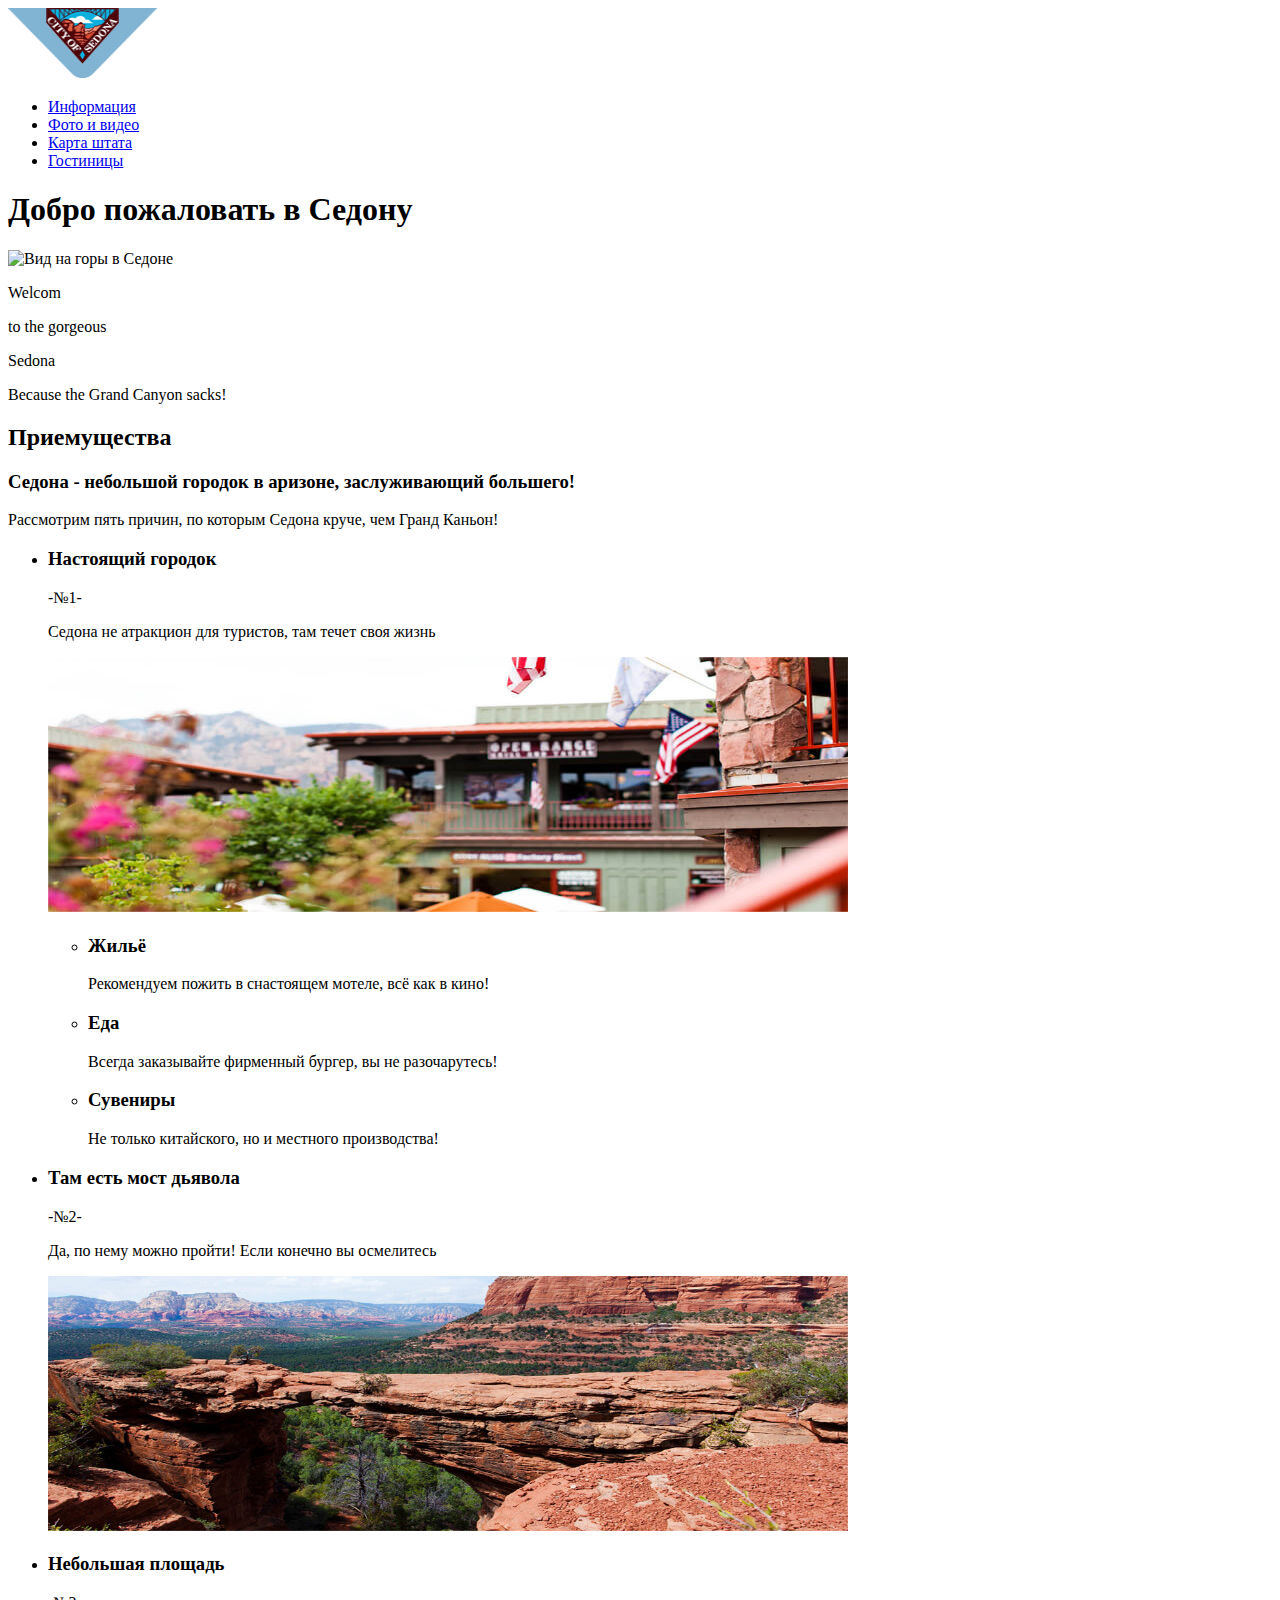
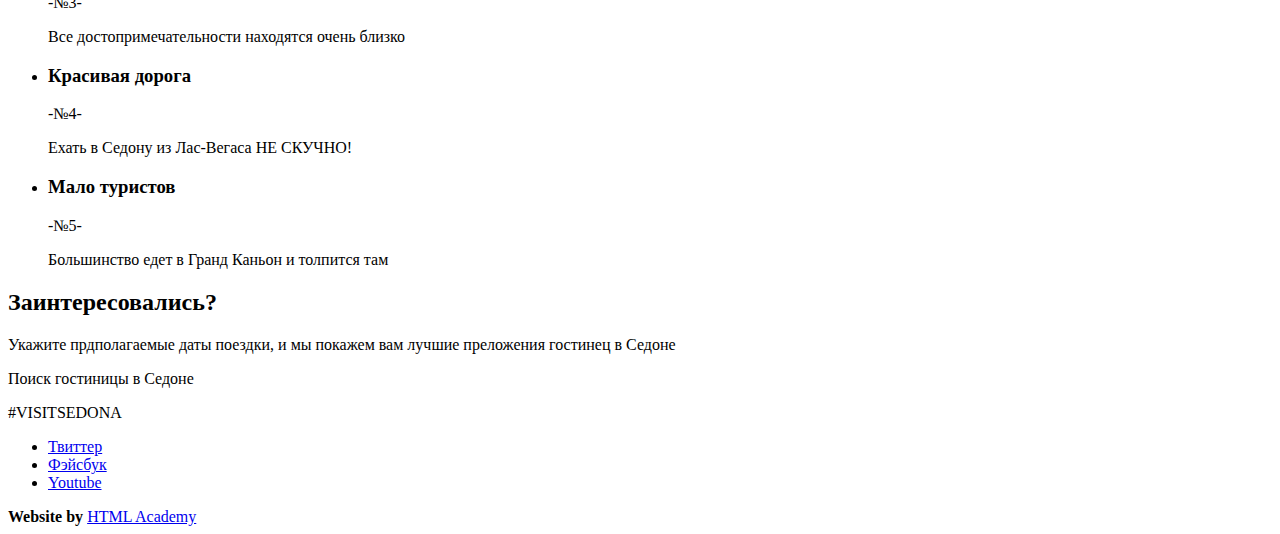
==== index.html @ 430a5256 "Изменила разметку преимуществ" ====
<!DOCTYPE html>
<html lang="ru">
  <head>
    <meta charset="utf-8">
    <title>HTML Academy: Седона</title>
  </head>
  <body>
    <header class="main-header">
      <a class="main-header-logo">
        <img src="img/index-logo.png" alt="Логотип городка Седона" width="150" height="70">
      </a>
      <nav class="main-navigation">
        <ul class="main-navigation-list">
          <li><a href="info.html">Информация</a></li>
          <li><a href="Media.html">Фото и видео</a></li>
          <li><a href="MapState.html">Карта штата</a></li>
          <li><a href="Hotels.html">Гостиницы</a></li>
        </ul>
      </nav>
    </header>
    <main class="container">
      <h1 class="visually-hidden">Добро пожаловать в Седону</h1>
      <section class="index-banner">
        <img src="img/index-banner.jpg" alt="Вид на горы в Седоне" width="1200" height="505">
        <p class="index-banner-welcom">Welcom</p>
        <p class="index-banner-gorgeous">to the gorgeous</p>
        <p class="index-banner-sedona">Sedona</p>
        <p class="index-banner-Grand-Canyon">Because the Grand Canyon sacks!</p>
      </section>
      <section class="features">
        <h2 class="visually-hidden">Приемущества</h2>
        <h3>Седона - небольшой городок в аризоне, заслуживающий большего!</h3>
        <p class="features-text">Рассмотрим пять причин, по которым Седона круче, чем Гранд Каньон!</p>
        <ul class="features-list">
          <li class="feature-first">
            <div class="feature-box">
              <h3>Настоящий городок</h3>
              <span>-№1-</span>
              <p>Седона не атракцион для туристов, там течет своя жизнь</p>
            </div>
            <img src="img/feature-1.jpg" alt="Городской вид Седоны" width="800" height="255">
            <ul class="feature-first-list">
              <li>
                <span class="icon-home"></span>
                <h3>Жильё</h3>
                <p>Рекомендуем пожить в снастоящем мотеле, всё как в кино!</p>
              </li>
              <li>
                <span class="icon-food"></span>
                <h3>Еда</h3>
                <p>Всегда заказывайте фирменный бургер, вы не разочарутесь!</p>
              </li>
              <li>
                <span class="icon-gift"></span>
                <h3>Сувениры</h3>
                <p>Не только китайского, но и местного производства!</p>
              </li>
            </ul>
          </li>
          <li class="feature-second">
            <div class="feature-box">
              <h3>Там есть мост дьявола</h3>
              <span>-№2-</span>
              <p>Да, по нему можно пройти! Если конечно вы осмелитесь</p>
            </div">
            <img src="img/feature-2.jpg" alt="Городской вид Седоны" width="800" height="255">
          </li>
          <li class="feature-box feature-third">
            <h3>Небольшая площадь</h3>
            <span>-№3-</span>
            <p>Все достопримечательности находятся очень близко</p>
          </li>
          <li class="feature-box feature-fourth">
            <h3>Красивая дорога</h3>
            <span>-№4-</span>
            <p>Ехать в Седону из Лас-Вегаса НЕ СКУЧНО!</p>
          </li>
          <li class="feature-box feature-fifth">
            <h3>Мало туристов</h3>
            <span>-№5-</span>
            <p>Большинство едет в Гранд Каньон и толпится там</p>
          </li>
        </ul>
      </section>
      <section class="search-hotels">
        <h2>Заинтересовались?</h2>
        <p>Укажите прдполагаемые даты поездки, и мы покажем вам лучшие преложения гостинец в Седоне</p>
        <span class="button-search-hotels">Поиск гостиницы в Седоне</span>
        <div class="modal modal-search-hotels">
          <!-- Здесь будет форма -->
        </div>
      </section>
      <section class="map">
        <!--Здесь будет интерактивная карта-->
      </section>
    </main>
    <footer class="main-footer">
      <div class="main-footer-tag">
        <p>#VISITSEDONA</p>
      </div>
      <div class="footer-social">
        <ul>
          <li><a class="social-button" href="#">Твиттер</a></li>
          <li><a class="social-button" href="#">Фэйсбук</a></li>
          <li><a class="social-button" href="#">Youtube</a></li>
        </ul>
      </div>
      <div class="footer-copyright">
        <b>Website by</b>
        <a href="https://htmlacademy.ru/intensive/htmlcss">HTML Academy</a>
      </div>
    </footer>
  </body>
</html>
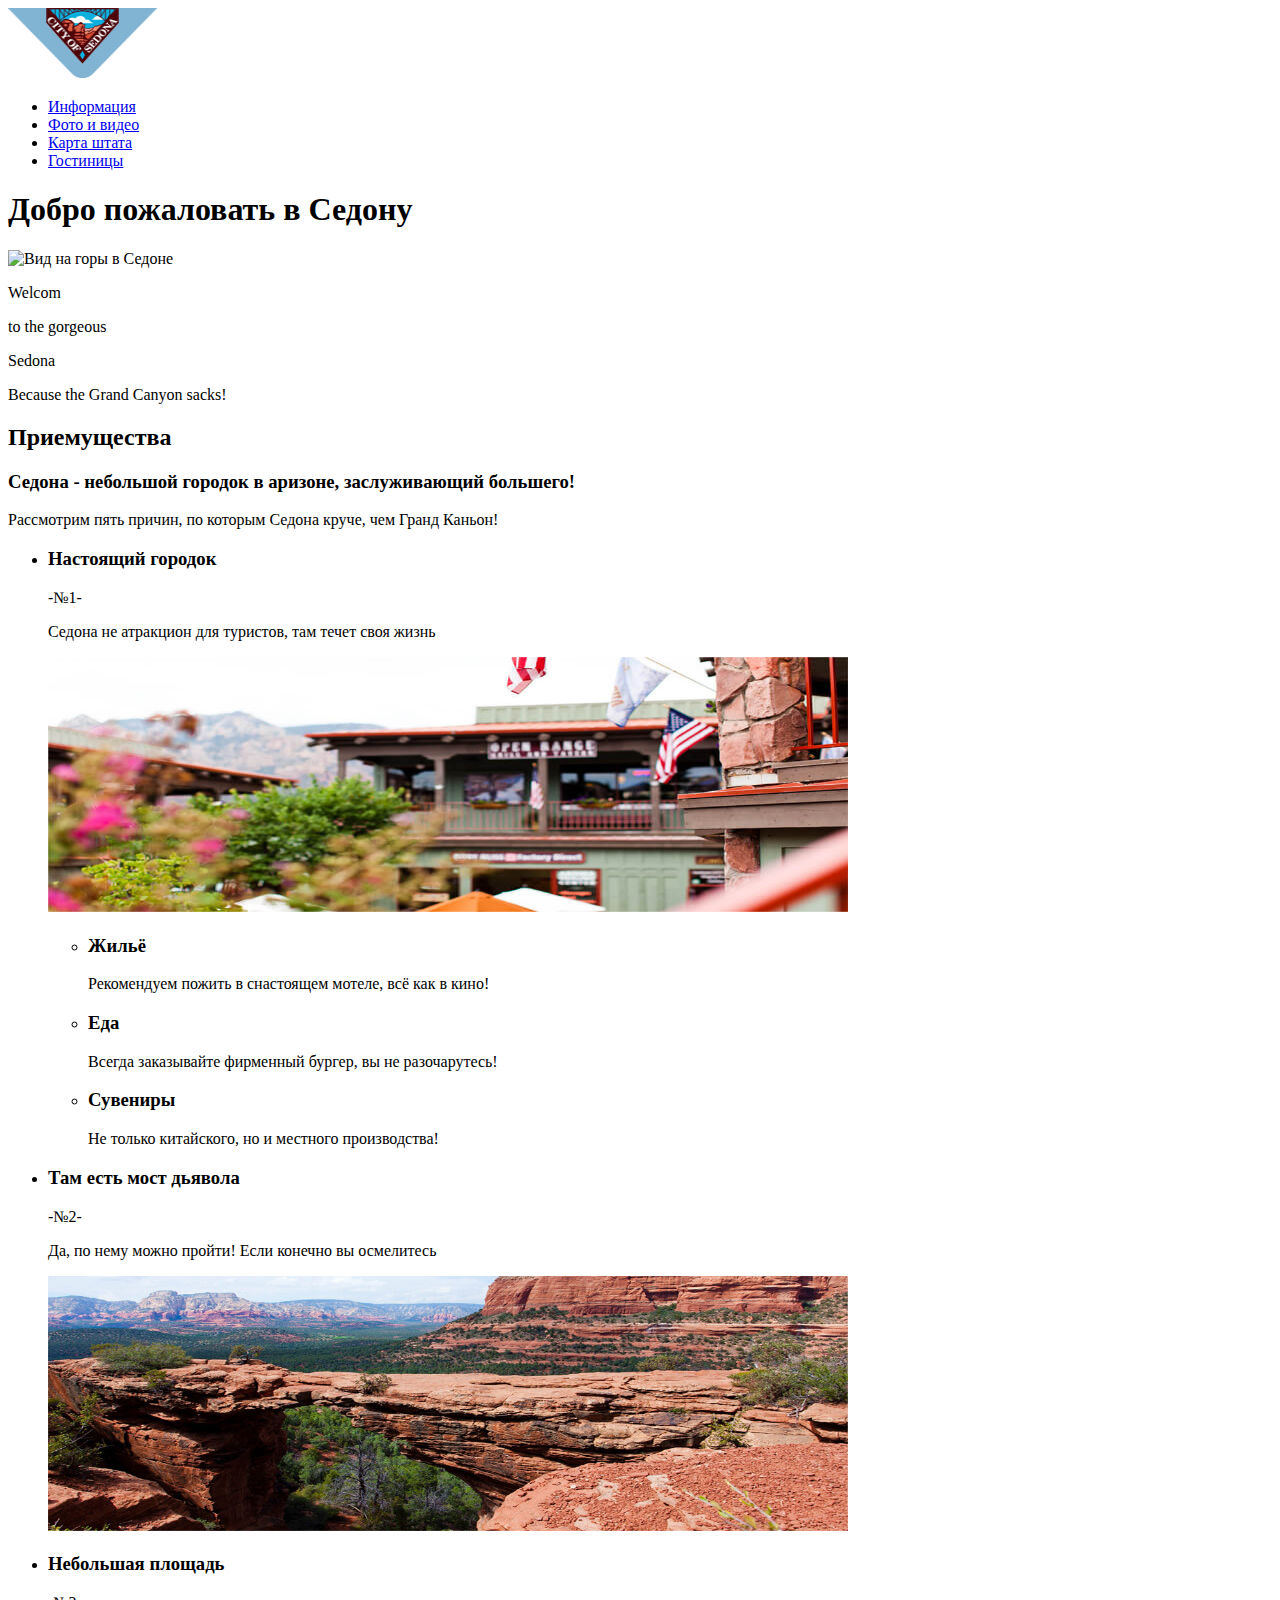
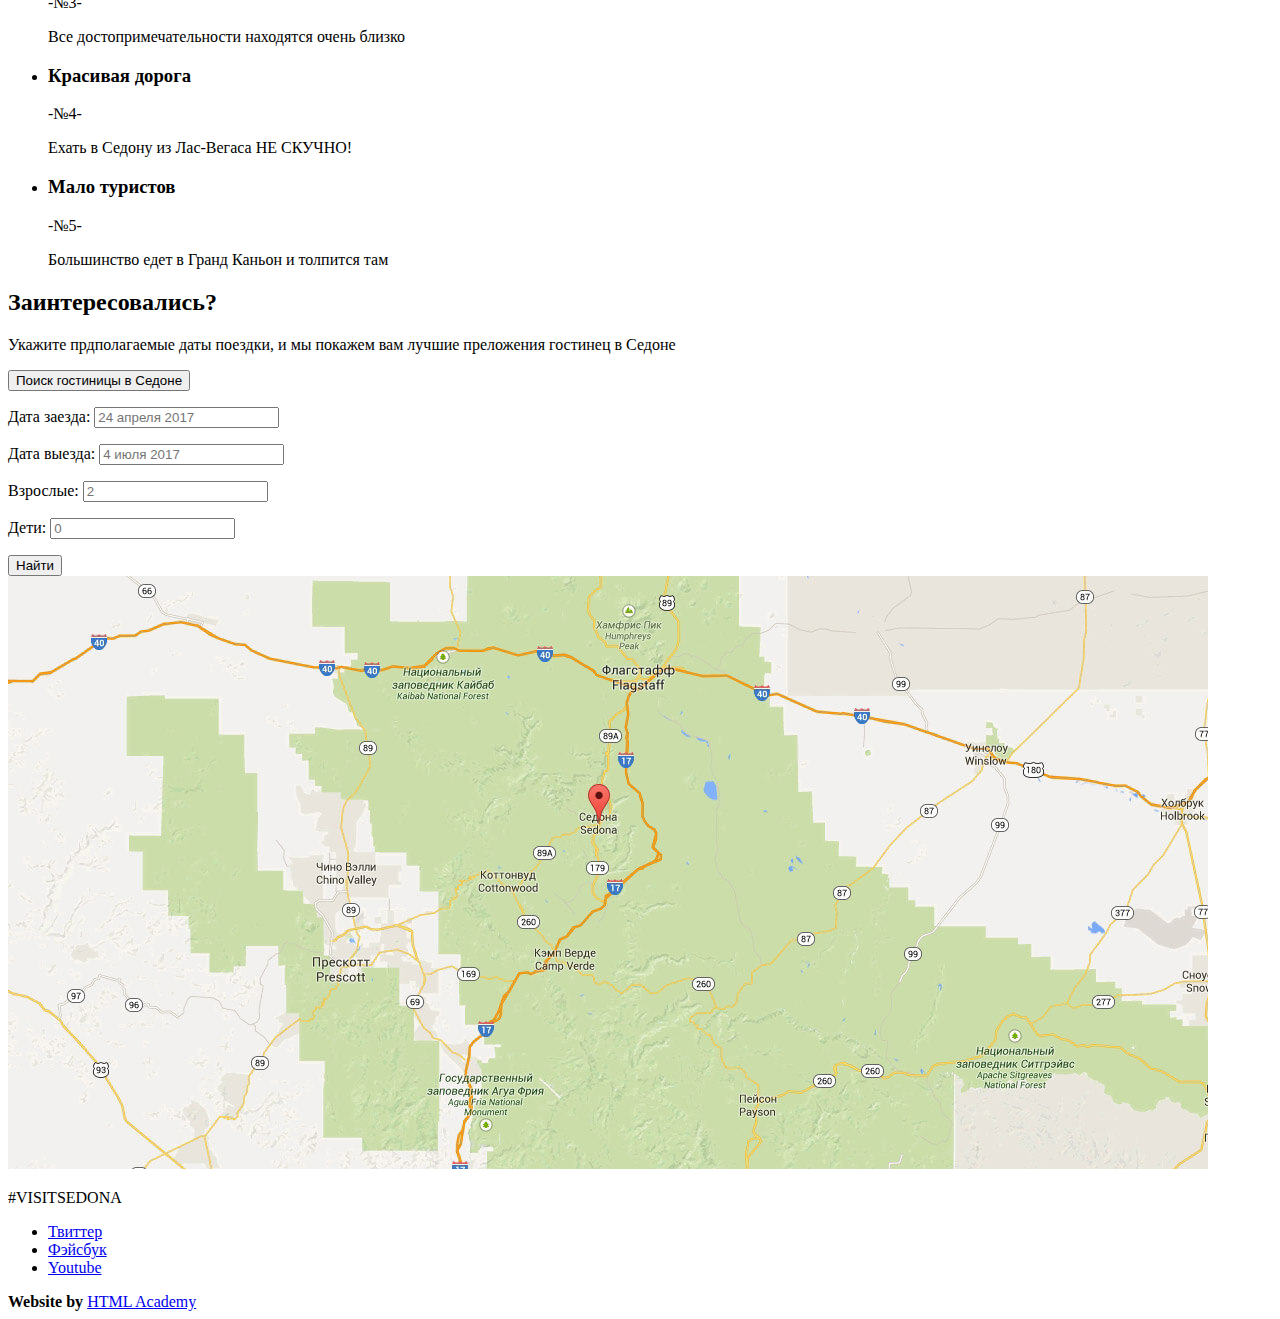
==== commit f0451acb: "Сделала формы и доработала доступность" ====
--- a/index.html
+++ b/index.html
@@ -85,13 +85,31 @@
       <section class="search-hotels">
         <h2>Заинтересовались?</h2>
         <p>Укажите прдполагаемые даты поездки, и мы покажем вам лучшие преложения гостинец в Седоне</p>
-        <span class="button-search-hotels">Поиск гостиницы в Седоне</span>
+        <button class="button-search-hotels" type="button">Поиск гостиницы в Седоне</button>
         <div class="modal modal-search-hotels">
-          <!-- Здесь будет форма -->
+          <form class="search-hotels" action="https://echo.htmlacademy.ru" method="get" >
+            <p class="search-hotels-item">
+              <label for="search-arrival-date">Дата заезда:</label>
+              <input id="search-arrival-date" type="text" name="arrival-date" value="" placeholder="24 апреля 2017">
+            </p>
+            <p class="search-hotels-item">
+              <label for="search-departure-date">Дата выезда:</label>
+              <input id="search-departure-date" type="text" name="departure-date" value="" placeholder="4 июля 2017">
+            </p>
+            <p class="search-hotels-item">
+              <label for="search-adults-number">Взрослые:</label>
+              <input id="search-adults-number" type="number" name="adults-number" value="" placeholder="2" min="0">
+            </p>
+            <p class="search-hotels-item">
+              <label for="search-children-number">Дети:</label>
+              <input id="search-children-number" type="number" name="children-number" value="" placeholder="0" min="0">
+            </p>
+            <button class="button" type="submit">Найти</button>
+          </form>
         </div>
       </section>
       <section class="map">
-        <!--Здесь будет интерактивная карта-->
+        <img src="img/map-1200.jpg" width="1200" height="593" alt="Седона, Аризона 86336, США">
       </section>
     </main>
     <footer class="main-footer">
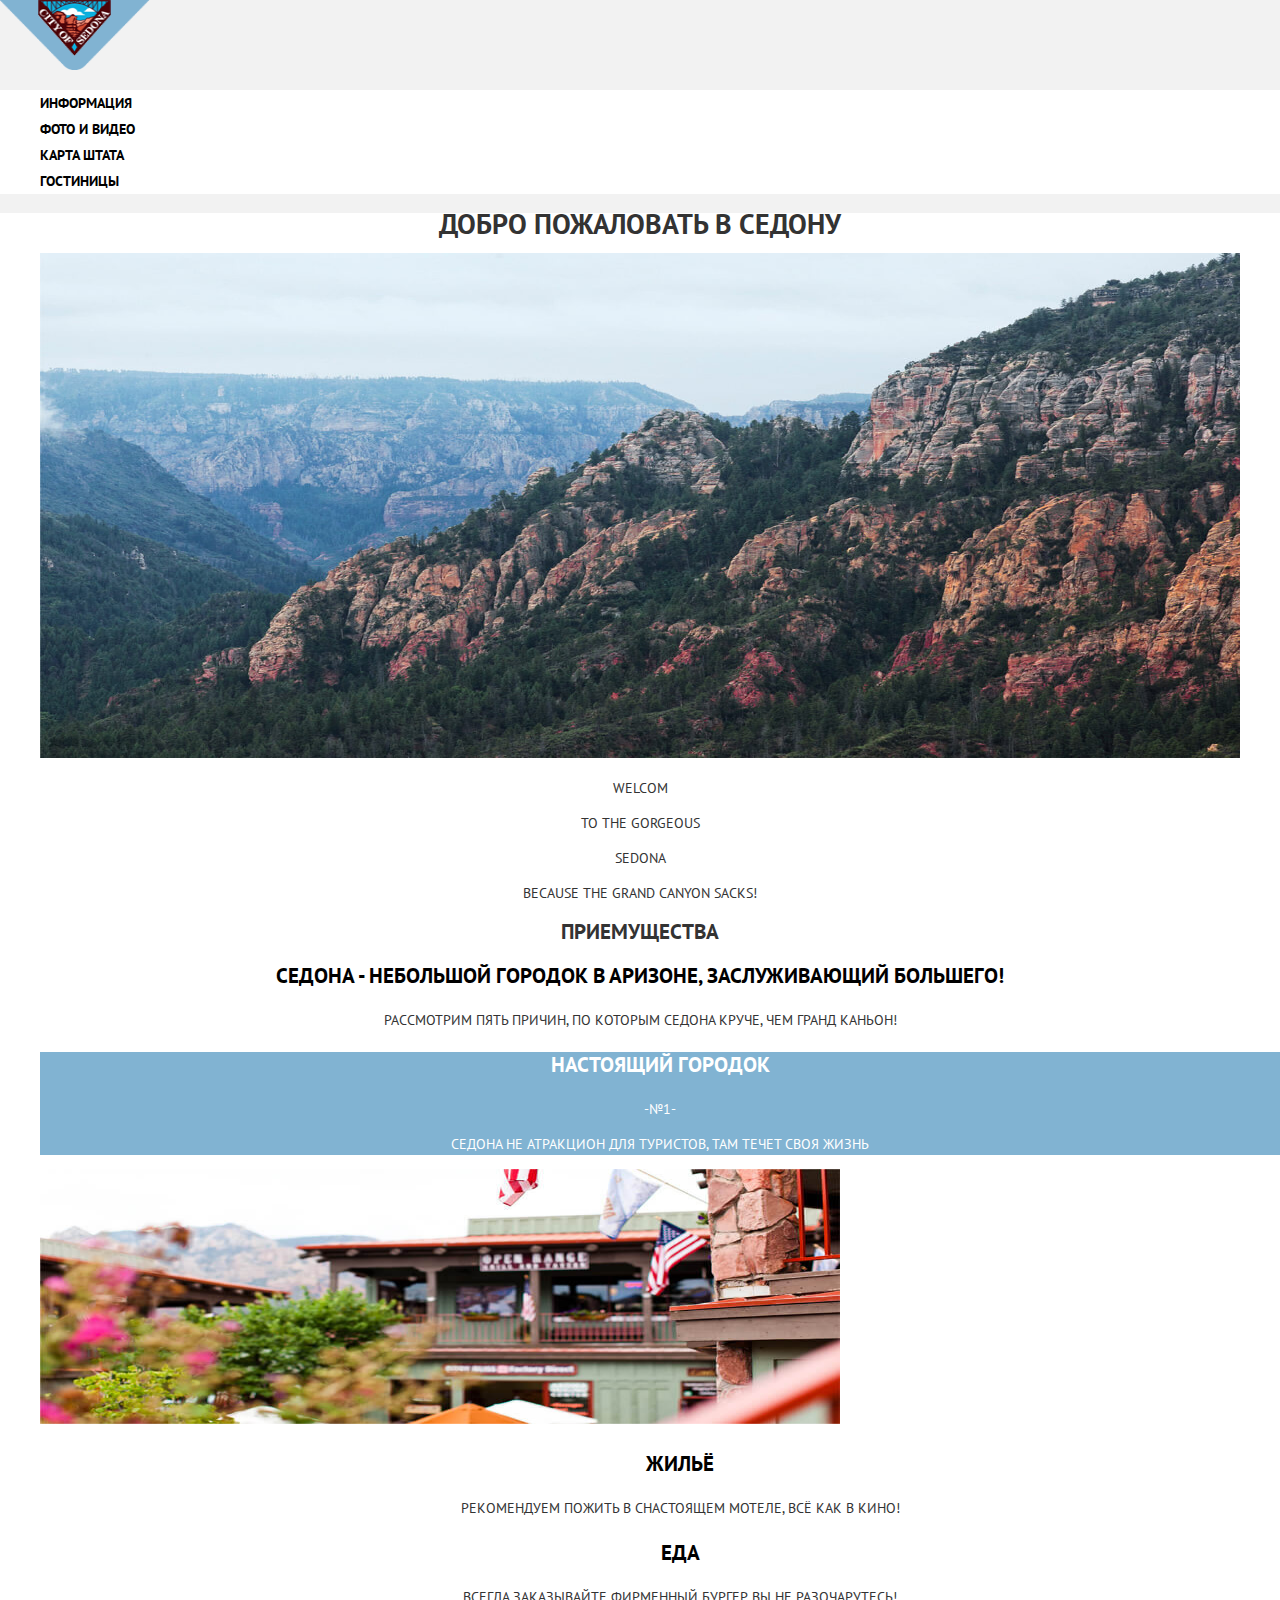
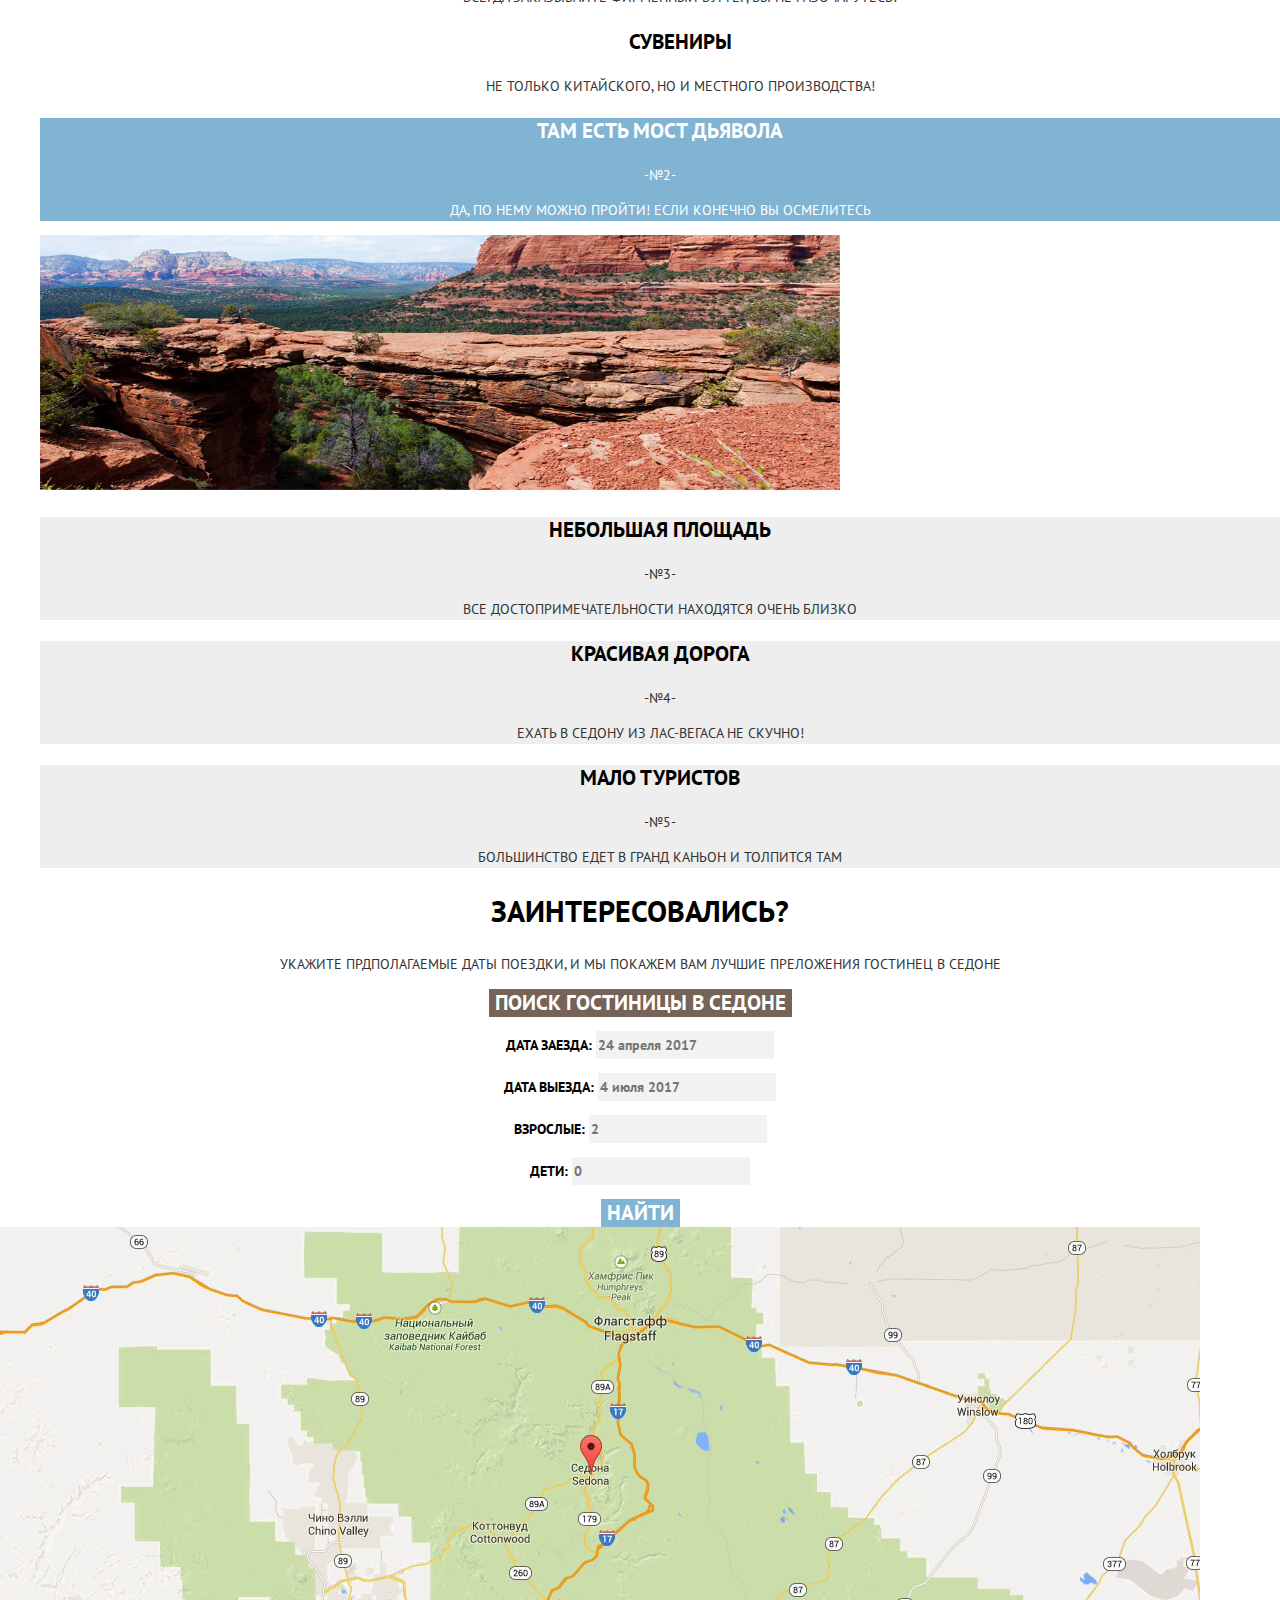
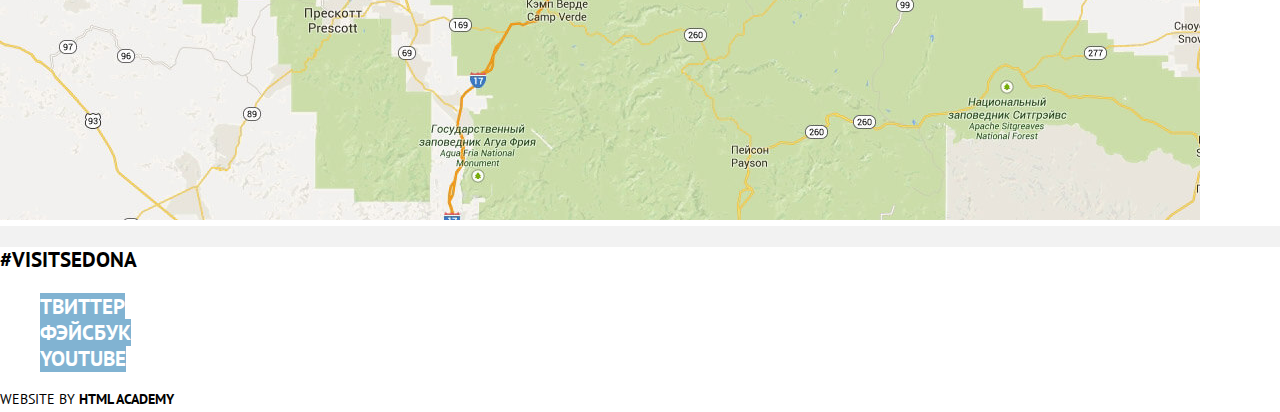
==== commit ccdc4be2: "Базовая стилизация главной страницы" ====
--- a/index.html
+++ b/index.html
@@ -3,6 +3,9 @@
   <head>
     <meta charset="utf-8">
     <title>HTML Academy: Седона</title>
+    <link href="https://fonts.googleapis.com/css?family=PT+Sans:400,700&amp;subset=cyrillic" rel="stylesheet">
+    <link href="css/normalize.css" rel="stylesheet">
+    <link href="css/style.css" rel="stylesheet">
   </head>
   <body>
     <header class="main-header">
@@ -21,7 +24,7 @@
     <main class="container">
       <h1 class="visually-hidden">Добро пожаловать в Седону</h1>
       <section class="index-banner">
-        <img src="img/index-banner.jpg" alt="Вид на горы в Седоне" width="1200" height="505">
+        <img src="img/index-background1200.jpg" alt="Вид на горы в Седоне" width="1200" height="505">
         <p class="index-banner-welcom">Welcom</p>
         <p class="index-banner-gorgeous">to the gorgeous</p>
         <p class="index-banner-sedona">Sedona</p>
@@ -62,7 +65,7 @@
               <h3>Там есть мост дьявола</h3>
               <span>-№2-</span>
               <p>Да, по нему можно пройти! Если конечно вы осмелитесь</p>
-            </div">
+            </div>
             <img src="img/feature-2.jpg" alt="Городской вид Седоны" width="800" height="255">
           </li>
           <li class="feature-box feature-third">
--- a/css/style.css
+++ b/css/style.css
@@ -0,0 +1,256 @@
+body {
+  margin: 0;
+  padding: 0;
+
+  font-family: "PT Sans", Arial, sans-serif;
+  font-size: 14px;
+  line-height: 21px;
+  font-weight: 400;
+  color: #333333;
+  text-transform: uppercase;
+
+  background-color: #f2f2f2;
+}
+
+a {
+  text-decoration: none;
+}
+
+.main-navigation {
+  font-size: 14px;
+  line-height: 26px;
+  font-weight: 700;
+  color: #000000;
+
+  background-color: #ffffff;
+}
+
+.main-navigation-list {
+  list-style: none;
+}
+
+.main-navigation-list a {
+  color: #000000;
+}
+
+.main-navigation-list a:hover,
+.main-navigation-list a:hover {
+  color: #81b3d2;
+}
+
+
+.main-navigation-list a:focus,
+.main-navigation-list a:focus {
+  color: #b2b2b2;
+}
+
+.main-navigation-current {
+  color: #766357;
+}
+
+.container {
+  color: #333333;
+
+  background-color: #ffffff;
+}
+
+.container > h1{
+  text-align: center;
+}
+
+.index-banner {
+  text-align: center;
+}
+
+
+.features > h2,
+.features > h3,
+.features-text {
+  text-align: center;
+}
+
+.features h3 {
+  font-size: 21px;
+  line-height: 26px;
+  font-weight: 700;
+  color: #000000;
+
+}
+
+.features-list {
+  list-style: none;
+}
+
+.feature-box {
+  background-color: #eeeeee;
+  text-align: center;
+}
+
+.feature-first .feature-box,
+.feature-second .feature-box {
+  text-align: center;
+  color: #ffffff;
+
+  background-color: #81b3d2;
+}
+
+.feature-first .feature-box > h3,
+.feature-second .feature-box > h3{
+  color: #ffffff;
+}
+
+.feature-first .feature-first-list {
+  list-style: none;
+  text-align: center;
+  color: #333333
+
+  background-color: #ffffff
+}
+
+.search-hotels {
+  text-align: center;
+  color: #333333
+  background-color: #ffffff
+}
+
+.search-hotels h2 {
+  font-size: 30px;
+  line-height: 36px;
+  font-weight: 700;
+  color: #000000;
+}
+
+.button-search-hotels {
+  font: inherit;
+
+  font-size: 21px;
+  line-height: 26px;
+  font-weight: 700;
+  color: #ffffff;
+  vertical-align: middle;
+  text-align: center;
+  text-transform: uppercase;
+
+  background-color: #766357;
+  border: none;
+}
+
+button.button-search-hotels:hover {
+  background-color: #604e43;
+}
+
+button.button-search-hotels:focus {
+  color: #847870;
+  background-color: #503e33;
+}
+
+
+.modal-search-hotels {
+  font-size: 14px;
+  line-height: 26px;
+  font-weight: 700;
+  color: #000000;
+}
+.search-hotels input {
+  font: inherit;
+  font-size: 14px;
+  line-height: 26px;
+  font-weight: 700;
+  color: #000000;
+
+  border: none;
+  background-color: #f2f2f2;
+}
+
+.search-hotels input:hover {
+  border: none;
+  background-color: #ebebeb;;
+}
+
+.search-hotels input:focus {
+  border: 2px solid #e5e5e5;
+  background-color: #ffffff;
+}
+
+
+.search-hotels .button {
+  font: inherit;
+
+  font-size: 21px;
+  line-height: 26px;
+  font-weight: 700;
+  color: #ffffff;
+  vertical-align: middle;
+  text-align: center;
+  text-transform: uppercase;
+
+  background-color: #81b3d2;
+  border: none;
+}
+
+button.button:hover {
+  background-color: #669ec0;
+}
+
+button.button:focus {
+  color: #87b6d1;
+  background-color: #5496bd;
+}
+
+.main-footer {
+  background-color: #ffffff;
+}
+
+.main-footer-tag {
+  font-size: 21px;
+  line-height: 26px;
+  font-weight: 700;
+  color: #000000;
+}
+
+.footer-social li{
+  list-style: none;
+}
+
+.footer-social a{
+  font-size: 21px;
+  line-height: 26px;
+  font-weight: 700;
+  color: #ffffff;
+  vertical-align: middle;
+  text-align: center;
+  background-color: #81b3d2;
+  border: none;
+}
+
+.footer-social a:hover {
+  background-color: #669ec0;
+}
+
+.footer-social a:focus {
+  color: #87b6d1;
+  background-color: #5496bd;
+}
+
+.footer-copyright b {
+  font-size: 14px;
+  line-height: 26px;
+  font-weight: 400;
+  color: #000000;
+}
+
+.footer-copyright a {
+  font-size: 14px;
+  line-height: 26px;
+  font-weight: 700;
+  color: #000000;
+}
+
+.footer-copyright a:hover {
+  color: #81b3d2;
+}
+
+.footer-copyright a:focus {
+  color: #bdbbbc;
+}
+
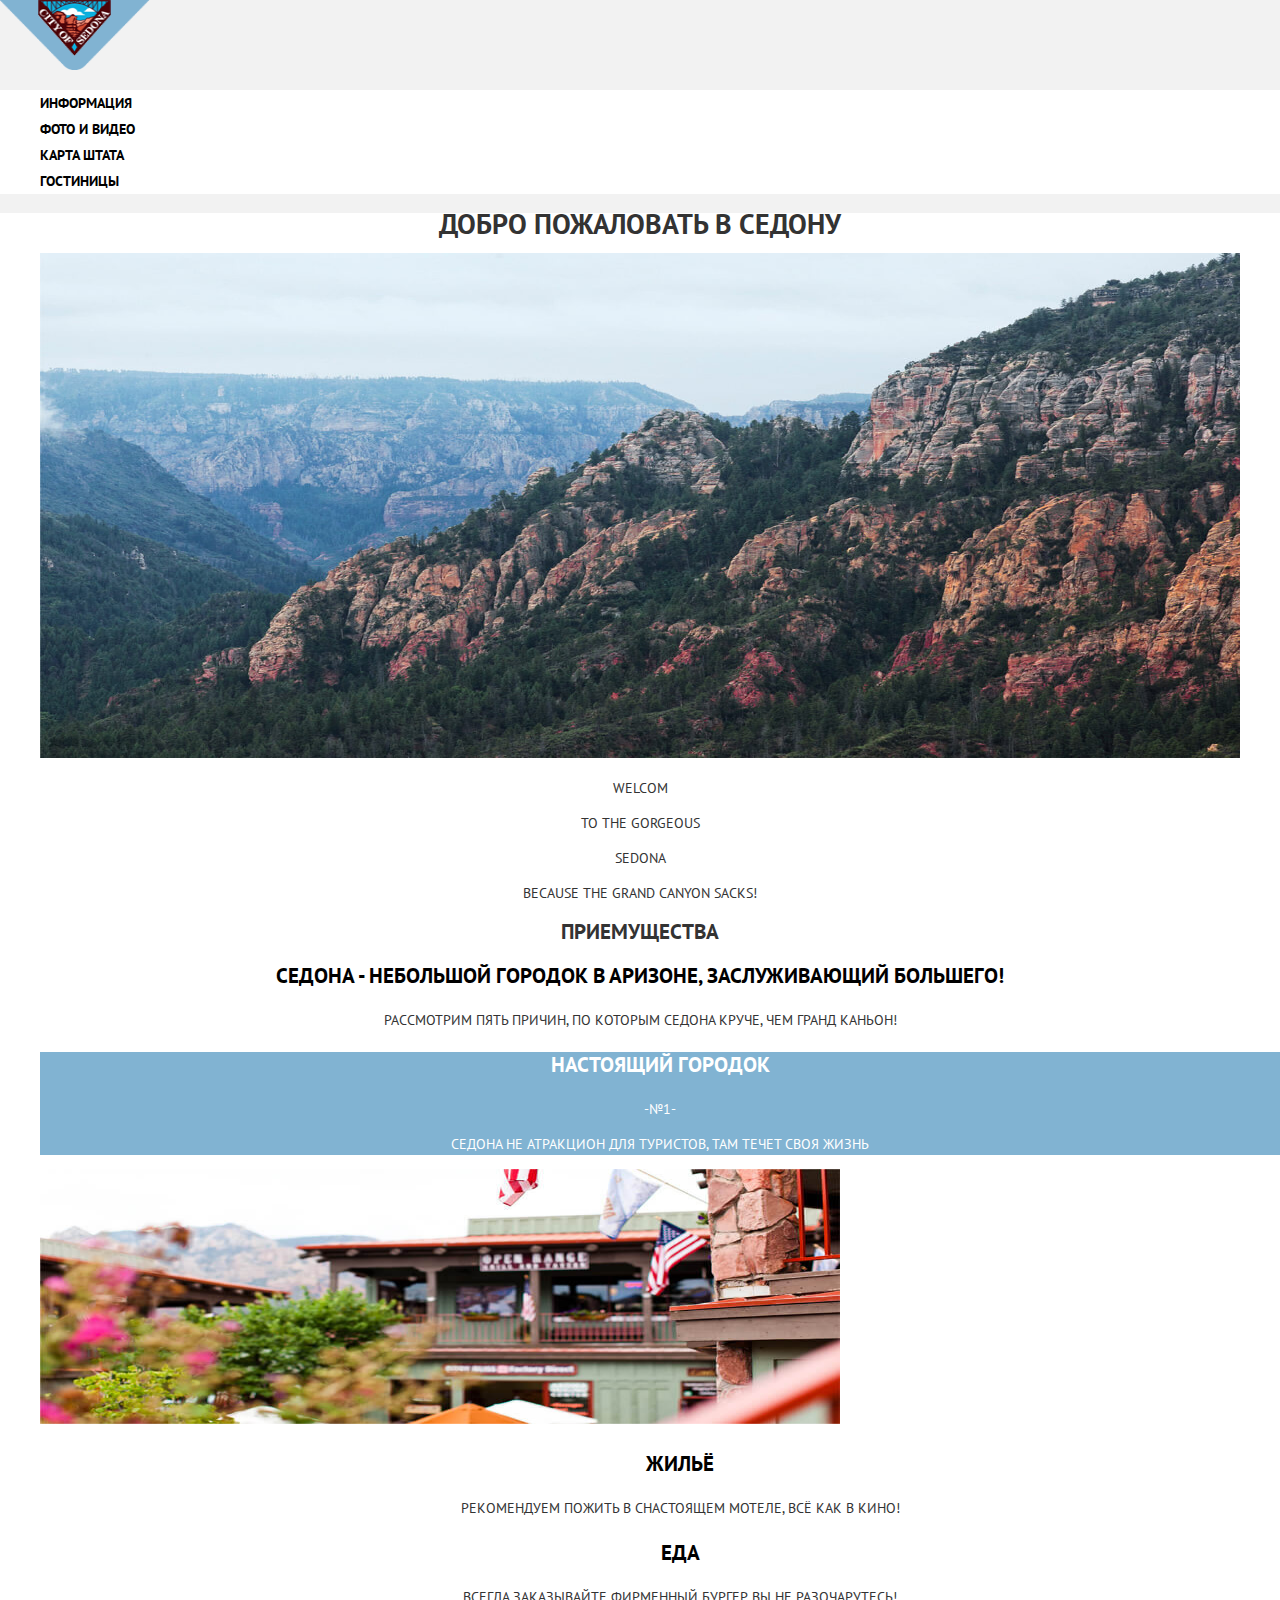
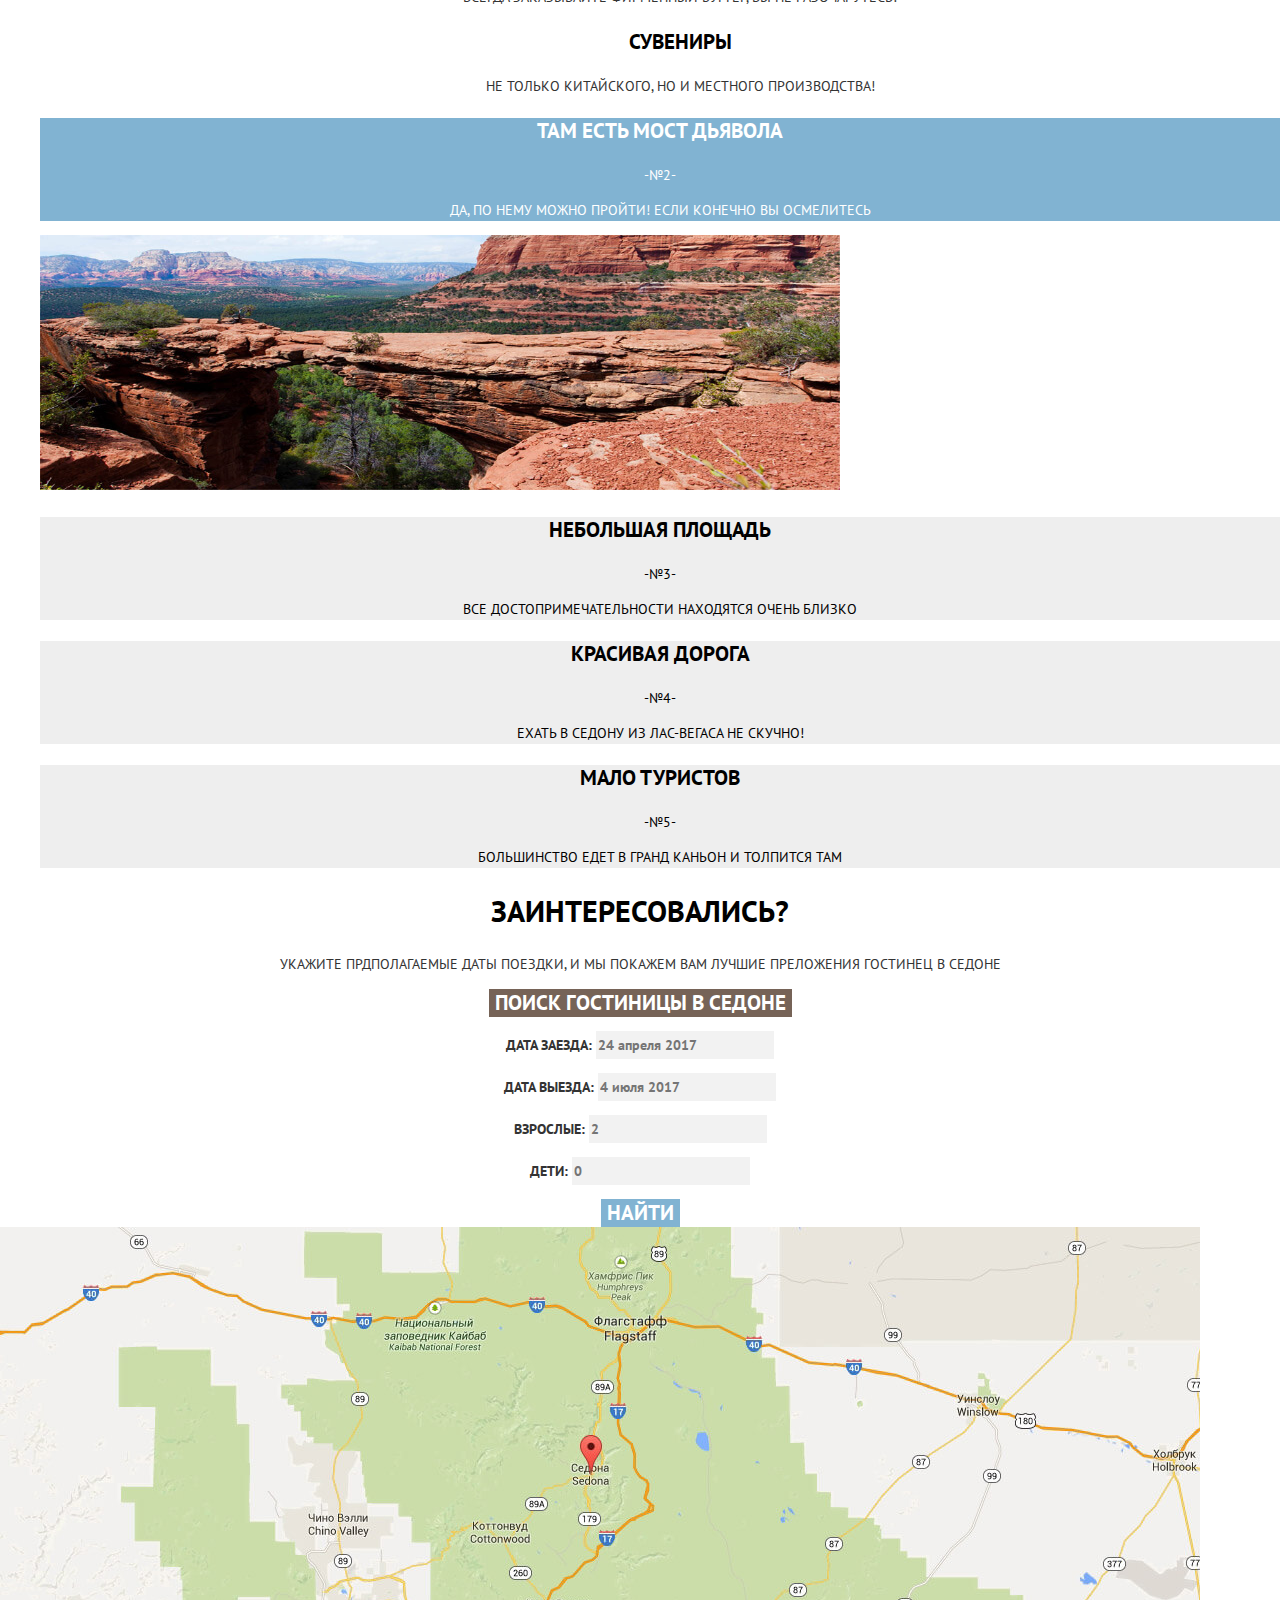
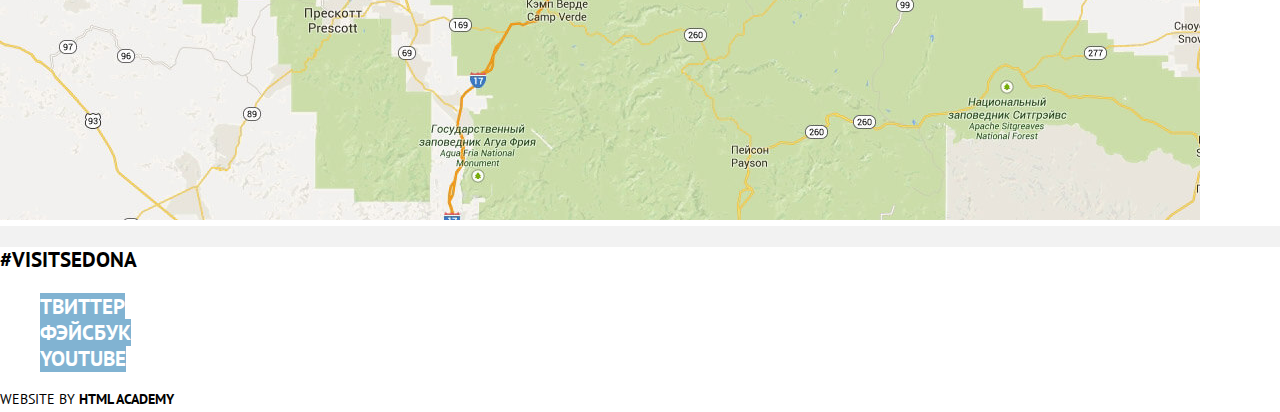
==== commit 67c61a7b: "Поправки к "Базовой стилизации основного проекта"" ====
--- a/index.html
+++ b/index.html
@@ -17,7 +17,7 @@
           <li><a href="info.html">Информация</a></li>
           <li><a href="Media.html">Фото и видео</a></li>
           <li><a href="MapState.html">Карта штата</a></li>
-          <li><a href="Hotels.html">Гостиницы</a></li>
+          <li><a href="hotels.html">Гостиницы</a></li>
         </ul>
       </nav>
     </header>
@@ -88,7 +88,7 @@
       <section class="search-hotels">
         <h2>Заинтересовались?</h2>
         <p>Укажите прдполагаемые даты поездки, и мы покажем вам лучшие преложения гостинец в Седоне</p>
-        <button class="button-search-hotels" type="button">Поиск гостиницы в Седоне</button>
+        <button class="btn button-search-hotels" type="button">Поиск гостиницы в Седоне</button>
         <div class="modal modal-search-hotels">
           <form class="search-hotels" action="https://echo.htmlacademy.ru" method="get" >
             <p class="search-hotels-item">
@@ -107,7 +107,7 @@
               <label for="search-children-number">Дети:</label>
               <input id="search-children-number" type="number" name="children-number" value="" placeholder="0" min="0">
             </p>
-            <button class="button" type="submit">Найти</button>
+            <button class="btn button-search" type="submit">Найти</button>
           </form>
         </div>
       </section>
--- a/css/style.css
+++ b/css/style.css
@@ -25,6 +25,17 @@
   background-color: #ffffff;
 }
 
+.btn {
+  font: inherit;
+  font-weight: 700;
+  color: #ffffff;
+  vertical-align: middle;
+  text-align: center;
+  text-transform: uppercase;
+  border: none;
+
+}
+
 .main-navigation-list {
   list-style: none;
 }
@@ -34,13 +45,15 @@
 }
 
 .main-navigation-list a:hover,
-.main-navigation-list a:hover {
-  color: #81b3d2;
-}
-
-
+.main-navigation-list a:hover,
 .main-navigation-list a:focus,
 .main-navigation-list a:focus {
+  color: #81b3d2;
+}
+
+
+.main-navigation-list a:active,
+.main-navigation-list a:active {
   color: #b2b2b2;
 }
 
@@ -54,7 +67,7 @@
   background-color: #ffffff;
 }
 
-.container > h1{
+.container h1{
   text-align: center;
 }
 
@@ -63,8 +76,8 @@
 }
 
 
-.features > h2,
-.features > h3,
+.features  h2,
+.features  h3,
 .features-text {
   text-align: center;
 }
@@ -82,6 +95,7 @@
 }
 
 .feature-box {
+  color: #000000;
   background-color: #eeeeee;
   text-align: center;
 }
@@ -94,23 +108,27 @@
   background-color: #81b3d2;
 }
 
-.feature-first .feature-box > h3,
-.feature-second .feature-box > h3{
-  color: #ffffff;
+.feature-first  h3,
+.feature-second  h3 {
+  color: #ffffff;
+}
+
+.feature-first-list h3 {
+  color: #000000;
 }
 
 .feature-first .feature-first-list {
   list-style: none;
   text-align: center;
-  color: #333333
-
-  background-color: #ffffff
+  color: #333333;
+
+  background-color: #ffffff;
 }
 
 .search-hotels {
   text-align: center;
-  color: #333333
-  background-color: #ffffff
+  color: #333333;
+  background-color: #ffffff;
 }
 
 .search-hotels h2 {
@@ -121,25 +139,18 @@
 }
 
 .button-search-hotels {
-  font: inherit;
-
-  font-size: 21px;
-  line-height: 26px;
-  font-weight: 700;
-  color: #ffffff;
-  vertical-align: middle;
-  text-align: center;
-  text-transform: uppercase;
+  font-size: 21px;
+  line-height: 26px;
 
   background-color: #766357;
-  border: none;
-}
-
-button.button-search-hotels:hover {
+}
+
+button.button-search-hotels:hover,
+button.button-search-hotels:focus {
   background-color: #604e43;
 }
 
-button.button-search-hotels:focus {
+button.button-search-hotels:active {
   color: #847870;
   background-color: #503e33;
 }
@@ -162,76 +173,255 @@
   background-color: #f2f2f2;
 }
 
-.search-hotels input:hover {
+.search-hotels input:hover,
+.search-hotels input:focus {
   border: none;
-  background-color: #ebebeb;;
-}
-
-.search-hotels input:focus {
+  background-color: #ebebeb;
+}
+
+.search-hotels input:active {
   border: 2px solid #e5e5e5;
   background-color: #ffffff;
 }
 
 
-.search-hotels .button {
-  font: inherit;
-
+.button-search {
+  font-size: 21px;
+  line-height: 26px;
+
+  background-color: #81b3d2;
+}
+
+button.button-search:hover,
+button.button-search:focus {
+  background-color: #669ec0;
+}
+
+button.button-search:active {
+  color: #87b6d1;
+  background-color: #5496bd;
+}
+
+.main-navigation-current a {
+  color: #766357;
+}
+
+.filters {
+  color: #ffffff;
+
+
+  background-color: #81b3d2;
+  background-image: url("../img/filter-background1200.jpg");
+  background-repeat: no-repeat ;
+}
+
+.filter fieldset {
+  border: none;
+}
+
+.filter legend {
+  font-size: 16px;
+  line-height: 21px;
+  font-weight: 700;
+}
+
+.filter ul {
+  list-style: none;
+}
+
+.filter-input:disabled {
+  color: #6a6a6a;
+
+  opacity: 0.5;
+}
+
+.filter button {
+  border: 2px solid #ffffff;
+  font-size: 14px;
+  line-height: 21px;
+  font-weight: 400;
+  text-transform: uppercase;
+  color: #ffffff;
+
+  background-color: rgba(255, 255, 255, 0);
+}
+
+.filter button:hover {
+  color: #000000;
+
+  background-color: rgba(255, 255, 255, 1);
+}
+
+.header-result h3 {
+  font-size: 21px;
+  line-height: 26px;
+  font-weight: 700;
+  text-transform: uppercase;
+  color: #000000;
+}
+
+.header-result p {
+  font-size: 12px;
+  line-height: 18px;
+  font-weight: 400;
+  text-transform: uppercase;
+  color: #000000;
+}
+
+ul.sort-list {
+  list-style: none;
+}
+
+.button-sort {
+  font-size: 12px;
+  line-height: 18px;
+  font-weight: 400;
+  text-transform: uppercase;
+  color: rgba(0, 0, 0, 0.3);
+}
+
+.sort-item-current .button-sort {
+  color: #81b3d2;
+}
+
+a.button-sort:hover,
+a.button-sort:focus {
+  color: #81b3d2;
+}
+
+a.button-sort:active {
+  color: #000000;
+}
+
+.sort-up {
+  font-size: 12px;
+  line-height: 18px;
+  font-weight: 400;
+  text-transform: uppercase;
+  color: rgba(0, 0, 0, 0.3);
+}
+
+.sort-down {
+  font-size: 12px;
+  line-height: 18px;
+  font-weight: 400;
+  text-transform: uppercase;
+  color: #81b3d2;
+}
+
+a.sort-up:hover,
+a.sort-down:hover,
+a.sort-up:focus,
+a.sort-down:focus {
+  color: #000000;
+}
+
+a.sort-up:active,
+a.sort-down:active {
+  color: #81b3d2;
+}
+
+a.hotel-title {
+  font-size: 21px;
+  line-height: 26px;
+  font-weight: 700;
+  text-transform: uppercase;
+  color: #000000;
+}
+
+a.hotel-title:hover,
+a.hotel-title:focus {
+  color: #81b3d2;
+}
+
+a.hotel-title:active {
+  color:  rgba(0, 0, 0, 0.3);
+}
+
+a.button-more {
+  font-size: 14px;
+  line-height: 21px;
+
+  background-color: #81b3d2;
+}
+
+a.button-more:hover,
+a.button-more:focus {
+  background-color: #669ec0;
+}
+
+a.button-more:active {
+  color: #87b6d1;
+  background-color: #5496bd;
+}
+
+a.button-book {
+  font-size: 14px;
+  line-height: 21px;
+
+  background-color: #766357;
+}
+
+a.button-book:hover,
+a.button-book:focus {
+  background-color: #604e43;
+}
+
+a.button-book:active {
+  color: #847870;
+  background-color: #503e33;
+}
+
+.hotels-list span {
+  color: #81b3d2;
+}
+
+.rating-value {
+  font-size: 14px;
+  line-height: 21px;
+  font-weight: 400;
+  color: #666666;
+
+  background-color: #f2f2f2;
+
+}
+
+.main-footer {
+  background-color: #ffffff;
+}
+
+.main-footer-tag {
+  font-size: 21px;
+  line-height: 26px;
+  font-weight: 700;
+  color: #000000;
+}
+
+.footer-social ul {
+  list-style: none;
+}
+
+.footer-social a {
   font-size: 21px;
   line-height: 26px;
   font-weight: 700;
   color: #ffffff;
   vertical-align: middle;
   text-align: center;
-  text-transform: uppercase;
-
   background-color: #81b3d2;
   border: none;
 }
 
-button.button:hover {
+.footer-social a:hover,
+.footer-social a:focus {
   background-color: #669ec0;
 }
 
-button.button:focus {
+.footer-social a:active {
   color: #87b6d1;
   background-color: #5496bd;
 }
 
-.main-footer {
-  background-color: #ffffff;
-}
-
-.main-footer-tag {
-  font-size: 21px;
-  line-height: 26px;
-  font-weight: 700;
-  color: #000000;
-}
-
-.footer-social li{
-  list-style: none;
-}
-
-.footer-social a{
-  font-size: 21px;
-  line-height: 26px;
-  font-weight: 700;
-  color: #ffffff;
-  vertical-align: middle;
-  text-align: center;
-  background-color: #81b3d2;
-  border: none;
-}
-
-.footer-social a:hover {
-  background-color: #669ec0;
-}
-
-.footer-social a:focus {
-  color: #87b6d1;
-  background-color: #5496bd;
-}
-
 .footer-copyright b {
   font-size: 14px;
   line-height: 26px;
@@ -246,11 +436,12 @@
   color: #000000;
 }
 
-.footer-copyright a:hover {
-  color: #81b3d2;
-}
-
-.footer-copyright a:focus {
+.footer-copyright a:hover,
+.footer-copyright a:focus{
+  color: #81b3d2;
+}
+
+.footer-copyright a:active {
   color: #bdbbbc;
 }
 
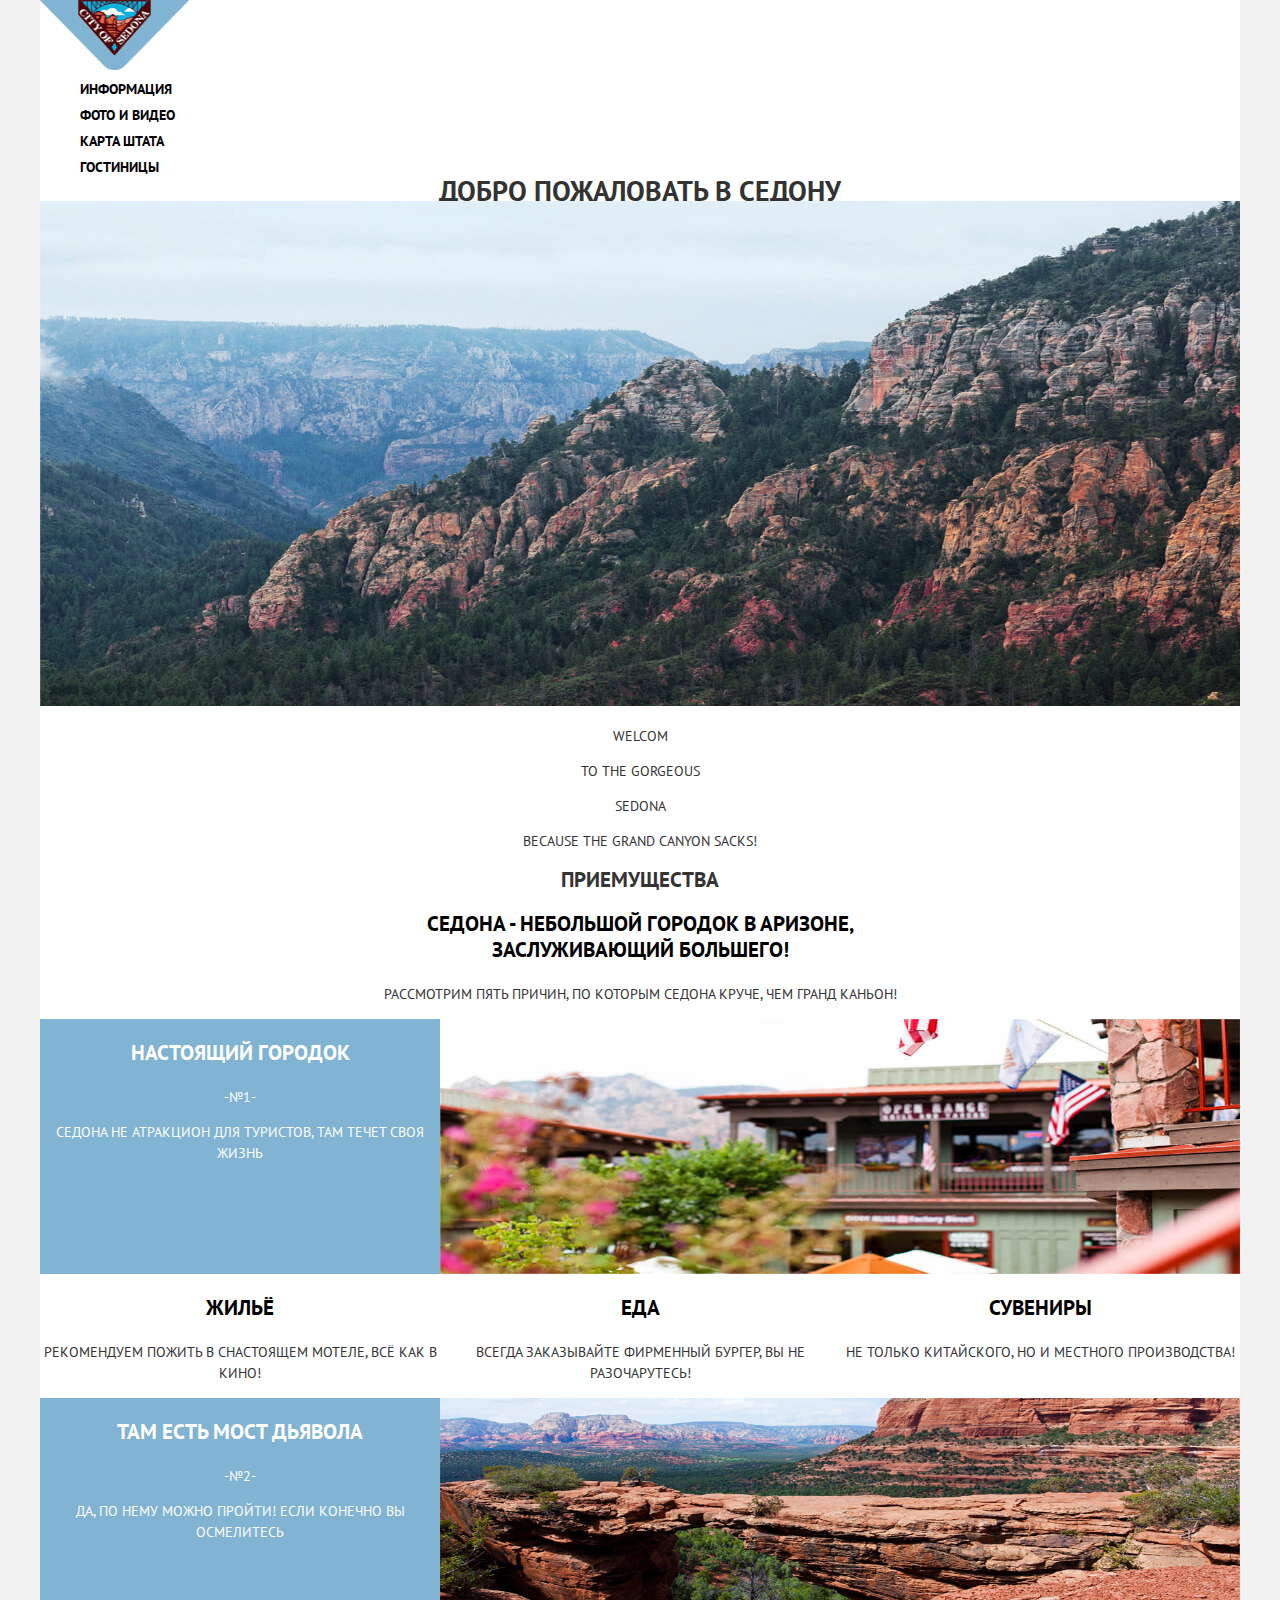
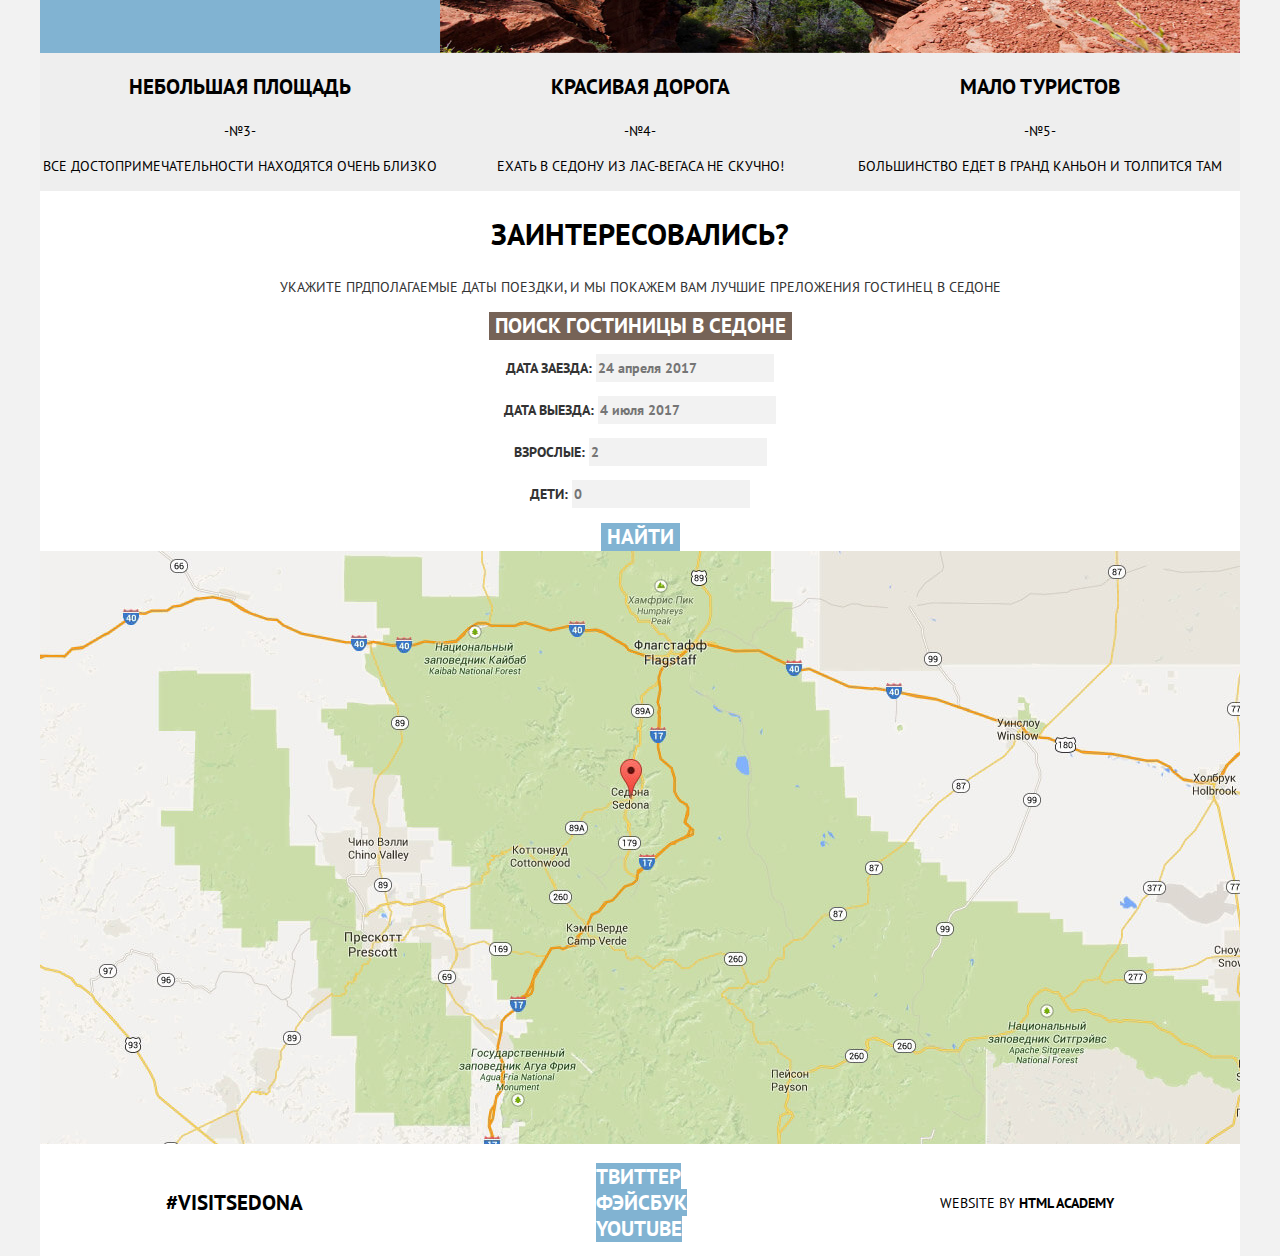
==== commit a5e65b6e: "Сетка личного проекта на флексах" ====
--- a/index.html
+++ b/index.html
@@ -8,7 +8,7 @@
     <link href="css/style.css" rel="stylesheet">
   </head>
   <body>
-    <header class="main-header">
+    <header class="main-header container">
       <a class="main-header-logo">
         <img src="img/index-logo.png" alt="Логотип городка Седона" width="150" height="70">
       </a>
@@ -16,6 +16,7 @@
         <ul class="main-navigation-list">
           <li><a href="info.html">Информация</a></li>
           <li><a href="Media.html">Фото и видео</a></li>
+          <li></li>
           <li><a href="MapState.html">Карта штата</a></li>
           <li><a href="hotels.html">Гостиницы</a></li>
         </ul>
@@ -32,7 +33,7 @@
       </section>
       <section class="features">
         <h2 class="visually-hidden">Приемущества</h2>
-        <h3>Седона - небольшой городок в аризоне, заслуживающий большего!</h3>
+        <h3>Седона - небольшой городок в аризоне,<br> заслуживающий большего!</h3>
         <p class="features-text">Рассмотрим пять причин, по которым Седона круче, чем Гранд Каньон!</p>
         <ul class="features-list">
           <li class="feature-first">
@@ -115,7 +116,7 @@
         <img src="img/map-1200.jpg" width="1200" height="593" alt="Седона, Аризона 86336, США">
       </section>
     </main>
-    <footer class="main-footer">
+    <footer class="main-footer container">
       <div class="main-footer-tag">
         <p>#VISITSEDONA</p>
       </div>
--- a/css/style.css
+++ b/css/style.css
@@ -16,6 +16,21 @@
   text-decoration: none;
 }
 
+.main-header {
+  margin: 0;
+  padding: 0;
+}
+
+.container {
+  width: 1200px;
+  margin: 0 auto;
+  padding: 0 0;
+
+  color: #333333;
+
+  background-color: #ffffff;
+}
+
 .main-navigation {
   font-size: 14px;
   line-height: 26px;
@@ -23,6 +38,7 @@
   color: #000000;
 
   background-color: #ffffff;
+  /*outline: 1px solid green;*/
 }
 
 .btn {
@@ -37,22 +53,24 @@
 }
 
 .main-navigation-list {
+  margin: 0;
+
   list-style: none;
 }
 
+.main-navigation-current a {
+  color: #766357;
+}
+
 .main-navigation-list a {
   color: #000000;
 }
 
 .main-navigation-list a:hover,
-.main-navigation-list a:hover,
-.main-navigation-list a:focus,
 .main-navigation-list a:focus {
   color: #81b3d2;
 }
 
-
-.main-navigation-list a:active,
 .main-navigation-list a:active {
   color: #b2b2b2;
 }
@@ -61,13 +79,8 @@
   color: #766357;
 }
 
-.container {
-  color: #333333;
-
-  background-color: #ffffff;
-}
-
-.container h1{
+.container h1 {
+  margin: 0;
   text-align: center;
 }
 
@@ -76,8 +89,8 @@
 }
 
 
-.features  h2,
-.features  h3,
+.features h2,
+.features h3,
 .features-text {
   text-align: center;
 }
@@ -91,14 +104,50 @@
 }
 
 .features-list {
+  display: flex;
+  flex-wrap: wrap;
+  /*flex-direction: column;*/
+
+  margin: 0;
+  padding: 0;
+
+
   list-style: none;
 }
 
 .feature-box {
+  width: 400px;
+
   color: #000000;
   background-color: #eeeeee;
   text-align: center;
 }
+
+.feature-first {
+  display: flex;
+  flex-wrap: wrap;
+}
+
+.feature-first-list {
+  display: flex;
+  flex-wrap: wrap;
+  margin: 0;
+  padding: 0;
+}
+
+.feature-first-list li{
+  margin: 0;
+  padding: 0;
+  width: 400px;
+
+  /*outline: 1px solid green;*/
+}
+
+.feature-second {
+  display: flex;
+  flex-wrap: wrap;
+}
+
 
 .feature-first .feature-box,
 .feature-second .feature-box {
@@ -202,10 +251,6 @@
   background-color: #5496bd;
 }
 
-.main-navigation-current a {
-  color: #766357;
-}
-
 .filters {
   color: #ffffff;
 
@@ -215,6 +260,15 @@
   background-repeat: no-repeat ;
 }
 
+.filter {
+  display: flex;
+  justify-content: space-between;
+}
+
+.filter fieldset:nth-child(3){
+  margin-left: auto;
+}
+
 .filter fieldset {
   border: none;
 }
@@ -252,6 +306,16 @@
   background-color: rgba(255, 255, 255, 1);
 }
 
+.header-result {
+  display: flex;
+  justify-content: space-between;
+  align-items: center;
+}
+
+.sort-up {
+  margin-left: auto;
+}
+
 .header-result h3 {
   font-size: 21px;
   line-height: 26px;
@@ -268,7 +332,10 @@
   color: #000000;
 }
 
-ul.sort-list {
+.sort-list {
+  display: flex;
+  justify-content: space-between;
+
   list-style: none;
 }
 
@@ -284,12 +351,12 @@
   color: #81b3d2;
 }
 
-a.button-sort:hover,
-a.button-sort:focus {
-  color: #81b3d2;
-}
-
-a.button-sort:active {
+.button-sort:hover,
+.button-sort:focus {
+  color: #81b3d2;
+}
+
+.button-sort:active {
   color: #000000;
 }
 
@@ -309,65 +376,65 @@
   color: #81b3d2;
 }
 
-a.sort-up:hover,
-a.sort-down:hover,
-a.sort-up:focus,
-a.sort-down:focus {
-  color: #000000;
-}
-
-a.sort-up:active,
-a.sort-down:active {
-  color: #81b3d2;
-}
-
-a.hotel-title {
-  font-size: 21px;
-  line-height: 26px;
-  font-weight: 700;
-  text-transform: uppercase;
-  color: #000000;
-}
-
-a.hotel-title:hover,
-a.hotel-title:focus {
-  color: #81b3d2;
-}
-
-a.hotel-title:active {
+.sort-up:hover,
+.sort-down:hover,
+.sort-up:focus,
+.sort-down:focus {
+  color: #000000;
+}
+
+.sort-up:active,
+.sort-down:active {
+  color: #81b3d2;
+}
+
+.hotel-title {
+  font-size: 21px;
+  line-height: 26px;
+  font-weight: 700;
+  text-transform: uppercase;
+  color: #000000;
+}
+
+.hotel-title:hover,
+.hotel-title:focus {
+  color: #81b3d2;
+}
+
+.hotel-title:active {
   color:  rgba(0, 0, 0, 0.3);
 }
 
-a.button-more {
+.button-more {
   font-size: 14px;
   line-height: 21px;
 
   background-color: #81b3d2;
 }
 
-a.button-more:hover,
-a.button-more:focus {
+.button-more:hover,
+.button-more:focus {
   background-color: #669ec0;
 }
 
-a.button-more:active {
+.button-more:active {
   color: #87b6d1;
   background-color: #5496bd;
 }
 
-a.button-book {
+.button-book {
   font-size: 14px;
   line-height: 21px;
 
   background-color: #766357;
 }
 
-a.button-book:hover,
-a.button-book:focus {
+.button-book:hover,
+.button-book:focus {
   background-color: #604e43;
 }
 
-a.button-book:active {
+.button-book:active {
   color: #847870;
   background-color: #503e33;
 }
@@ -387,7 +454,11 @@
 }
 
 .main-footer {
-  background-color: #ffffff;
+  display: flex;
+  justify-content: space-around;
+  align-items: center;
+
+  padding: ;
 }
 
 .main-footer-tag {
@@ -395,6 +466,10 @@
   line-height: 26px;
   font-weight: 700;
   color: #000000;
+}
+
+.main-footer-tag p {
+  margin: 0;
 }
 
 .footer-social ul {
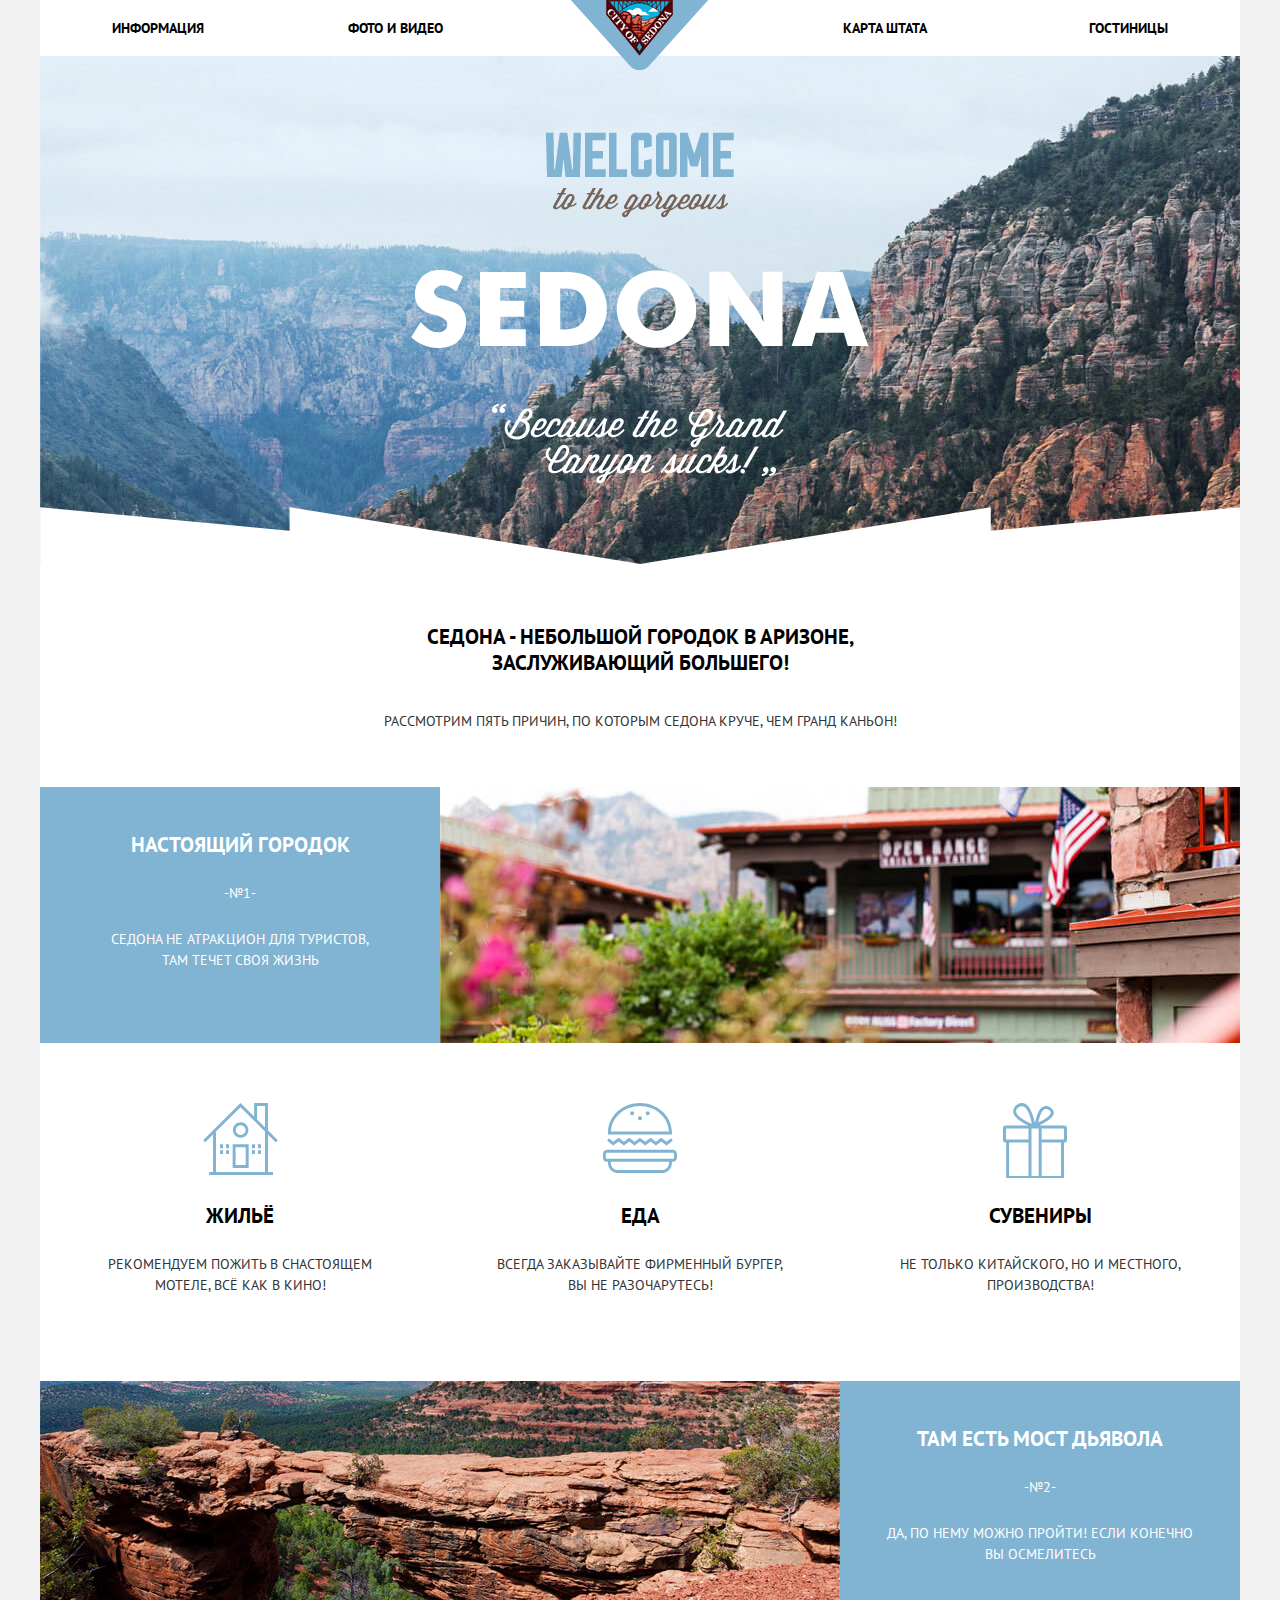
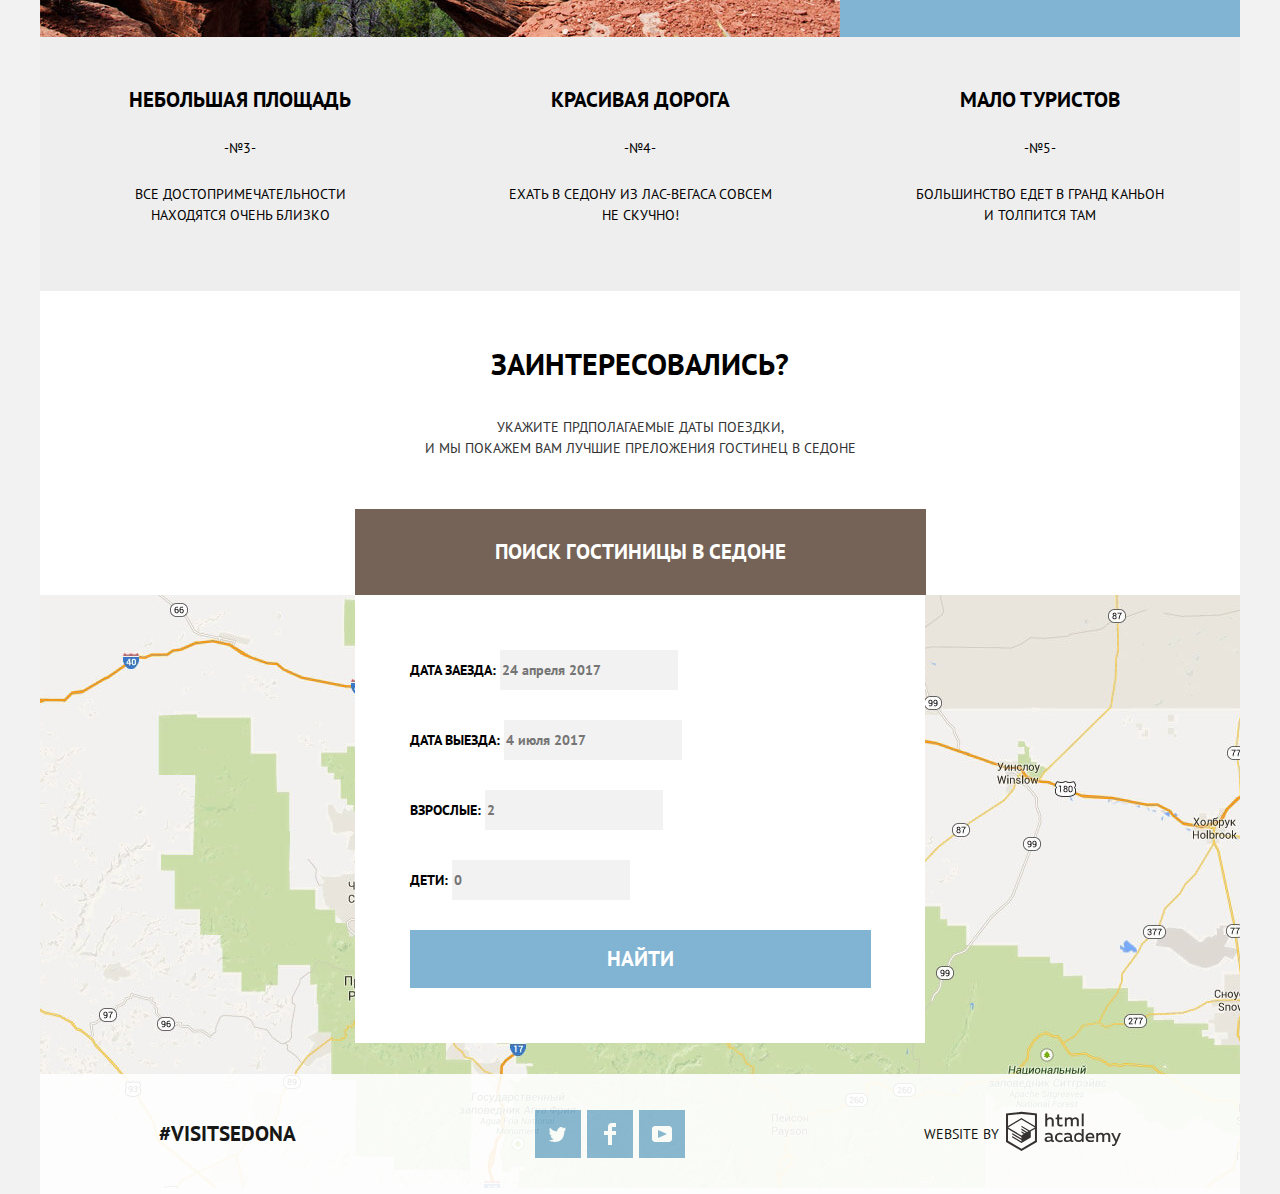
==== commit 87c548ad: "Декоративные элементы личного проекта" ====
--- a/index.html
+++ b/index.html
@@ -10,13 +10,12 @@
   <body>
     <header class="main-header container">
       <a class="main-header-logo">
-        <img src="img/index-logo.png" alt="Логотип городка Седона" width="150" height="70">
+        <img src="img/index-logo.png" alt="Логотип городка Седона" width="138" height="70">
       </a>
       <nav class="main-navigation">
         <ul class="main-navigation-list">
           <li><a href="info.html">Информация</a></li>
           <li><a href="Media.html">Фото и видео</a></li>
-          <li></li>
           <li><a href="MapState.html">Карта штата</a></li>
           <li><a href="hotels.html">Гостиницы</a></li>
         </ul>
@@ -24,13 +23,13 @@
     </header>
     <main class="container">
       <h1 class="visually-hidden">Добро пожаловать в Седону</h1>
-      <section class="index-banner">
-        <img src="img/index-background1200.jpg" alt="Вид на горы в Седоне" width="1200" height="505">
-        <p class="index-banner-welcom">Welcom</p>
-        <p class="index-banner-gorgeous">to the gorgeous</p>
-        <p class="index-banner-sedona">Sedona</p>
-        <p class="index-banner-Grand-Canyon">Because the Grand Canyon sacks!</p>
-      </section>
+      <div class="index-banner">
+        <!--<img src="img/index-background1200.jpg" alt="Вид на горы в Седоне" width="1200" height="505">-->
+        <!--<p class="index-banner-welcom"></p>-->
+        <!--<p class="index-banner-gorgeous"></p>-->
+        <!--<p class="index-banner-sedona"></p>-->
+        <!--<p class="index-banner-Grand-Canyon"></p>-->
+      </div>
       <section class="features">
         <h2 class="visually-hidden">Приемущества</h2>
         <h3>Седона - небольшой городок в аризоне,<br> заслуживающий большего!</h3>
@@ -40,58 +39,60 @@
             <div class="feature-box">
               <h3>Настоящий городок</h3>
               <span>-№1-</span>
-              <p>Седона не атракцион для туристов, там течет своя жизнь</p>
+              <p>Седона не атракцион для туристов,<br> там течет своя жизнь</p>
             </div>
-            <img src="img/feature-1.jpg" alt="Городской вид Седоны" width="800" height="255">
+            <div class="feature-img1"></div>
+            <!--<img src="img/feature-1.jpg" alt="Городской вид Седоны" width="800" height="255">-->
             <ul class="feature-first-list">
               <li>
                 <span class="icon-home"></span>
                 <h3>Жильё</h3>
-                <p>Рекомендуем пожить в снастоящем мотеле, всё как в кино!</p>
+                <p>Рекомендуем пожить в снастоящем<br> мотеле, всё как в кино!</p>
               </li>
               <li>
                 <span class="icon-food"></span>
                 <h3>Еда</h3>
-                <p>Всегда заказывайте фирменный бургер, вы не разочарутесь!</p>
+                <p>Всегда заказывайте фирменный бургер,<br> вы не разочарутесь!</p>
               </li>
               <li>
                 <span class="icon-gift"></span>
                 <h3>Сувениры</h3>
-                <p>Не только китайского, но и местного производства!</p>
+                <p>Не только китайского, но и местного,<br> производства!</p>
               </li>
             </ul>
           </li>
           <li class="feature-second">
+            <div class="feature-img2"></div>
             <div class="feature-box">
-              <h3>Там есть мост дьявола</h3>
-              <span>-№2-</span>
-              <p>Да, по нему можно пройти! Если конечно вы осмелитесь</p>
+                <h3>Там есть мост дьявола</h3>
+                <span>-№2-</span>
+                <p>Да, по нему можно пройти! Если конечно<br> вы осмелитесь</p>
             </div>
-            <img src="img/feature-2.jpg" alt="Городской вид Седоны" width="800" height="255">
+            <!--<img src="img/feature-2.jpg" alt="Городской вид Седоны" width="800" height="255">-->
           </li>
           <li class="feature-box feature-third">
             <h3>Небольшая площадь</h3>
             <span>-№3-</span>
-            <p>Все достопримечательности находятся очень близко</p>
+            <p>Все достопримечательности<br> находятся очень близко</p>
           </li>
           <li class="feature-box feature-fourth">
             <h3>Красивая дорога</h3>
             <span>-№4-</span>
-            <p>Ехать в Седону из Лас-Вегаса НЕ СКУЧНО!</p>
+            <p>Ехать в Седону из Лас-Вегаса совсем<br> НЕ СКУЧНО!</p>
           </li>
           <li class="feature-box feature-fifth">
             <h3>Мало туристов</h3>
             <span>-№5-</span>
-            <p>Большинство едет в Гранд Каньон и толпится там</p>
+            <p>Большинство едет в Гранд Каньон<br> и толпится там</p>
           </li>
         </ul>
       </section>
       <section class="search-hotels">
         <h2>Заинтересовались?</h2>
-        <p>Укажите прдполагаемые даты поездки, и мы покажем вам лучшие преложения гостинец в Седоне</p>
-        <button class="btn button-search-hotels" type="button">Поиск гостиницы в Седоне</button>
+        <p>Укажите прдполагаемые даты поездки,<br> и мы покажем вам лучшие преложения гостинец в Седоне</p>
+        <button id="search" class="btn button-search-hotels" type="button">Поиск гостиницы в Седоне</button>
         <div class="modal modal-search-hotels">
-          <form class="search-hotels" action="https://echo.htmlacademy.ru" method="get" >
+          <form class="search-hotels-form" action="https://echo.htmlacademy.ru" method="get" >
             <p class="search-hotels-item">
               <label for="search-arrival-date">Дата заезда:</label>
               <input id="search-arrival-date" type="text" name="arrival-date" value="" placeholder="24 апреля 2017">
@@ -122,14 +123,32 @@
       </div>
       <div class="footer-social">
         <ul>
-          <li><a class="social-button" href="#">Твиттер</a></li>
-          <li><a class="social-button" href="#">Фэйсбук</a></li>
-          <li><a class="social-button" href="#">Youtube</a></li>
+          <li>
+            <a class="social-button" href="#">
+              <span class="visually-hidden">Твиттер</span>
+              <svg xmlns="http://www.w3.org/2000/svg" xmlns:xlink="http://www.w3.org/1999/xlink" width="17" height="15" viewBox="0 0 17 15"><path fill="#FFF" d="M10.95.144c1.685-.496 2.984.27 3.577 1.179.673-.231 1.331-.481 2.011-.708a2.345 2.345 0 0 1-.857 1.768c.685.17 1.304-.491 1.304-.491-.169 1-1.006 1.788-1.563 2.024-.231 6.75-3.175 11.217-10.077 11.082h-.446c-.41 0-4.164-.46-4.898-1.887 2.271.196 3.893-.422 4.693-1.177-.96-.3-2.679-.477-2.979-2.95.349.106.564.228 1.19.119C1.705 8.247.374 7.53.448 5.33c.285.328 1.067.536 1.34.472C1.085 5.561-.182 2.442.894.85c1.818 1.854 3.735 3.606 7.152 3.773C8.254 2.33 9.183.793 10.95.144z"/></svg>
+            </a>
+          </li>
+          <li>
+            <a class="social-button" href="#">
+              <span class="visually-hidden">Фэйсбук</span>
+              <svg xmlns="http://www.w3.org/2000/svg" width="12" height="22" viewBox="0 0 12 22"><path fill="#FFF" d="M12 4V0H8a4 4 0 0 0-4 4v4H0v4h4v10h4V12h4V8H8V4h4z"/></svg>
+            </a>
+          </li>
+          <li>
+            <a class="social-button" href="#">
+              <span class="visually-hidden">Youtube</span>
+              <svg xmlns="http://www.w3.org/2000/svg" xmlns:xlink="http://www.w3.org/1999/xlink" width="20" height="16" viewBox="0 0 20 16"><path fill="#FFF" d="M17 0H3C1.35 0 0 1.35 0 3v10c0 1.65 1.35 3 3 3h14c1.65 0 3-1.35 3-3V3c0-1.65-1.35-3-3-3zM6.027 11.998V4.002L15.014 8l-8.987 3.998z"/></svg>
+            </a>
+          </li>
         </ul>
       </div>
       <div class="footer-copyright">
         <b>Website by</b>
-        <a href="https://htmlacademy.ru/intensive/htmlcss">HTML Academy</a>
+        <a href="https://htmlacademy.ru/intensive/htmlcss">
+          <span class="visually-hidden">HTML Academy</span>
+          <svg id="Layer_1" data-name="Layer 1" xmlns="http://www.w3.org/2000/svg" width="115" height="41" viewBox="0 0 108.08 36.85"><title>logo-htmlacademy-small1</title><path d="M44.61,26.88a2,2,0,0,0,.55-0.1v1.33a3.25,3.25,0,0,1-1.18.21,1.67,1.67,0,0,1-1.67-1,4.84,4.84,0,0,1-3.14,1.08c-1.51,0-2.91-.83-2.91-2.55,0-2.13,2-2.79,3.71-2.79a11.08,11.08,0,0,1,2.17.25v-0.3c0-1-.76-1.77-2.19-1.77a7.42,7.42,0,0,0-3,.64v-1.7a10.21,10.21,0,0,1,3.19-.55c2.36,0,3.81,1.12,3.81,3.65v3a0.54,0.54,0,0,0,.49.59h0.17Zm-6.44-1.13A1.35,1.35,0,0,0,39.63,27h0.11a3.39,3.39,0,0,0,2.41-1V24.58a9.72,9.72,0,0,0-1.81-.21c-1,0-2.16.33-2.16,1.38h0Zm12.36-6.11a5,5,0,0,1,2.57.64V22a4.08,4.08,0,0,0-2.3-.7,2.75,2.75,0,1,0,0,5.49,5,5,0,0,0,2.43-.64v1.71a6.27,6.27,0,0,1-2.76.57A4.21,4.21,0,0,1,46,24.51q0-.21,0-0.41a4.32,4.32,0,0,1,4.18-4.46h0.38Zm12.17,7.24a2,2,0,0,0,.55-0.1v1.33a3.25,3.25,0,0,1-1.18.21,1.67,1.67,0,0,1-1.67-1,4.84,4.84,0,0,1-3.14,1.08c-1.51,0-2.91-.83-2.91-2.55,0-2.13,2-2.79,3.71-2.79a11.08,11.08,0,0,1,2.17.25v-0.3c0-1-.76-1.77-2.19-1.77a7.42,7.42,0,0,0-3,.64v-1.7a10.21,10.21,0,0,1,3.19-.55c2.36,0,3.81,1.12,3.81,3.65v3a0.54,0.54,0,0,0,.49.59h0.17Zm-6.44-1.13A1.35,1.35,0,0,0,57.73,27h0.11a3.39,3.39,0,0,0,2.41-1V24.58a9.72,9.72,0,0,0-1.81-.21c-1.06,0-2.16.33-2.16,1.38h0ZM73,16V28.2H71.35V26.88a3.88,3.88,0,0,1-3.19,1.54,4.4,4.4,0,0,1,0-8.78,3.81,3.81,0,0,1,3,1.3V16H73Zm-4.53,5.22a2.76,2.76,0,1,0,0,5.52A2.86,2.86,0,0,0,71.15,25V23A2.91,2.91,0,0,0,68.49,21.27ZM79,19.64c3.31,0,4.46,2.68,3.92,5.09H76.7c0.21,1.5,1.67,2.11,3.19,2.11a6.11,6.11,0,0,0,2.64-.59v1.6a7.14,7.14,0,0,1-3,.57C77,28.42,74.78,27,74.78,24a4.18,4.18,0,0,1,4-4.39H79Zm0.09,1.54a2.28,2.28,0,0,0-2.44,2.1v0.06H81.3A2,2,0,0,0,79.13,21.18Zm5.73,7V19.87h1.65v1a3.81,3.81,0,0,1,2.78-1.27A2.86,2.86,0,0,1,91.89,21a4.12,4.12,0,0,1,2.91-1.33A3.06,3.06,0,0,1,98,23V28.2h-1.9V23.05a1.59,1.59,0,0,0-1.42-1.75H94.42a2.8,2.8,0,0,0-2.07,1.12V28.2h-1.9V23.05A1.59,1.59,0,0,0,89,21.31H88.8a3,3,0,0,0-2.21,1.29v5.63H84.86Zm21.31-8.33h1.9l-3.91,9.46c-0.9,2.17-2.09,2.86-3.35,2.86a4.76,4.76,0,0,1-1.1-.14V30.46a2.86,2.86,0,0,0,.85.12c0.9,0,1.58-.64,2.07-1.9l0.17-.42-4-8.4h2l2.86,6.29ZM38.73,1.46V6.22a3.81,3.81,0,0,1,2.7-1.14,3.25,3.25,0,0,1,3.44,3.4v5.15H43V8.72a1.81,1.81,0,0,0-1.61-2h-0.3a2.93,2.93,0,0,0-2.32,1.39v5.52h-1.9V1.46h1.9ZM49.94,2.31v3h3V6.91h-3v3.81c0,1.1.5,1.46,1.58,1.46a4.49,4.49,0,0,0,1.69-.33v1.6A6.8,6.8,0,0,1,51,13.8a2.55,2.55,0,0,1-2.86-2.74V6.89H46.58V5.26h1.5V2.74Zm5.4,11.31V5.28H57v1A3.81,3.81,0,0,1,59.77,5a2.86,2.86,0,0,1,2.6,1.33A4.12,4.12,0,0,1,65.28,5,3.06,3.06,0,0,1,68.44,8.4v5.21h-1.9V8.46a1.59,1.59,0,0,0-1.42-1.75H64.89a2.8,2.8,0,0,0-2.07,1.12v5.78h-1.9V8.46A1.59,1.59,0,0,0,59.5,6.71H59.27A3,3,0,0,0,57.06,8v5.63H55.34ZM71.17,1.45H73V13.6H71.17V1.45ZM14.71,0H14.55L0,1.54V28.21l14.55,8.66,14.55-8.66V1.54Zm12.5,27.1L14.55,34.64,1.9,27.12V16.18l12.59,7.5V25L5.86,19.9v1.31l8.68,5.21v1.39L5.87,22.65V24l8.68,5.21,8.75-5.24V18.31L27.2,16V27.12Zm0-12.53-3.48,2-1.6,1L14.51,13v1.31L21,18.23H21l-0.14.09-1,.54-5.37-3.2V17l4.24,2.52-1,.67-3.2-1.9v1.31l2.1,1.24L14.5,22.1,2,14.65,14.51,7.11Zm0-1.32L14.49,5.76,1.91,13.25v-10L14.56,1.92,27.21,3.25v10h0Z" transform="translate(0 -0.02)" fill="#231f20"/></svg>
+        </a>
       </div>
     </footer>
   </body>
--- a/css/style.css
+++ b/css/style.css
@@ -16,15 +16,46 @@
   text-decoration: none;
 }
 
+img {
+  max-width: 100%;
+  height: auto;
+}
+
+.visually-hidden:not(:focus):not(:active),
+input[type="checkbox"].visually-hidden,
+input[type="radio"].visually-hidden {
+  position: absolute;
+
+  width: 1px;
+  height: 1px;
+  margin: -1px;
+  border: 0;
+  padding: 0;
+
+  white-space: nowrap;
+
+  clip-path: inset(100%);
+  clip: rect(0 0 0 0);
+  overflow: hidden;
+}
+
 .main-header {
   margin: 0;
   padding: 0;
+}
+
+.main-header-logo {
+  position: absolute;
+  left: 50%;
+  width: 138px;
+  height: 70px;
+  margin-left: -69px;
 }
 
 .container {
   width: 1200px;
   margin: 0 auto;
-  padding: 0 0;
+  padding: 0;
 
   color: #333333;
 
@@ -38,7 +69,6 @@
   color: #000000;
 
   background-color: #ffffff;
-  /*outline: 1px solid green;*/
 }
 
 .btn {
@@ -49,11 +79,15 @@
   text-align: center;
   text-transform: uppercase;
   border: none;
-
 }
 
 .main-navigation-list {
-  margin: 0;
+  display: flex;
+  flex-wrap: wrap;
+  justify-content: space-between;
+
+  margin: 0;
+  padding: 0;
 
   list-style: none;
 }
@@ -63,7 +97,18 @@
 }
 
 .main-navigation-list a {
-  color: #000000;
+  display: block;
+  padding: 15px 72px;
+
+  color: #000000;
+}
+
+.main-navigation-list li:nth-child(2) {
+  margin-right: auto;
+}
+
+.main-navigation-list li:nth-child(4) a {
+  padding-left: 90px;
 }
 
 .main-navigation-list a:hover,
@@ -85,42 +130,102 @@
 }
 
 .index-banner {
-  text-align: center;
-}
-
-
-.features h2,
+  margin-bottom: 60px;
+  width: 1200px;
+  height: 508px;
+  background-image:
+    url("../img/Welcome.png"),
+    url("../img/to the gorgeous.png"),
+    url("../img/Sedona.png"),
+    url("../img/grand-canyon.png"),
+    url("../img/Shape1200.png"),
+    url("../img/index-background1200.jpg");
+  background-repeat: no-repeat;
+  background-position:
+    left 506px top 76px,
+    left 513px top 132px,
+    left 371px top 214px,
+    left 452px top 348px,
+    left 0 top 451px,
+    0 0;
+}
+
+.index-banner p {
+  margin: 0;
+  padding: 0;
+}
+
+.features {
+  margin: 0;
+  margin-bottom: 55px;
+}
+
 .features h3,
 .features-text {
+  margin: 0;
+
   text-align: center;
 }
 
+.features-text {
+  margin-bottom: 55px;
+}
+
 .features h3 {
+  margin-bottom: 35px;
+
   font-size: 21px;
   line-height: 26px;
   font-weight: 700;
   color: #000000;
-
 }
 
 .features-list {
   display: flex;
   flex-wrap: wrap;
-  /*flex-direction: column;*/
-
-  margin: 0;
-  padding: 0;
-
+
+  margin: 0;
+  padding: 0;
 
   list-style: none;
 }
 
 .feature-box {
   width: 400px;
+  padding-top: 45px;
 
   color: #000000;
   background-color: #eeeeee;
   text-align: center;
+}
+
+.feature-box h3 {
+  margin: 0;
+  margin-bottom: 25px;
+}
+
+.feature-box p {
+  margin: 0;
+  margin-top: 25px;
+}
+
+
+.feature-img1 {
+  width: 800px;
+  height: 256px;
+
+  background-image: url("../img/feature-1.jpg");
+  background-repeat: no-repeat;
+  background-position: 0 -80px;
+}
+
+.feature-img2 {
+  width: 800px;
+  height: 256px;
+
+  background-image: url("../img/feature-2.jpg");
+  background-repeat: no-repeat;
+  background-position: 0 -80px;
 }
 
 .feature-first {
@@ -135,13 +240,46 @@
   padding: 0;
 }
 
-.feature-first-list li{
-  margin: 0;
-  padding: 0;
+.feature-first-list li {
+  margin: 0;
+  padding: 0;
+  padding-top: 60px;
   width: 400px;
-
-  /*outline: 1px solid green;*/
-}
+}
+
+.icon-home,
+.icon-food,
+.icon-gift {
+  display: block;
+  width: 75px;
+  height: 75px;
+  margin: 0 auto;
+  margin-bottom: 25px;
+  background-repeat: no-repeat;
+}
+
+.icon-home {
+  background-image: url("../img/icon-1.svg");
+}
+
+.icon-food {
+  background-image: url("../img/icon-2.svg");
+}
+
+.icon-gift {
+  background-image: url("../img/icon-3.svg");
+}
+
+.feature-first-list h3 {
+  margin: 0;
+  margin-bottom: 25px;
+}
+
+.feature-first-list p {
+  margin: 0;
+  margin-bottom: 85px;
+}
+
 
 .feature-second {
   display: flex;
@@ -174,20 +312,42 @@
   background-color: #ffffff;
 }
 
+.feature-third,
+.feature-fourth,
+.feature-fifth {
+  margin: 0;
+  padding-top: 50px;
+  padding-bottom: 65px;
+}
+
+
 .search-hotels {
   text-align: center;
   color: #333333;
+
   background-color: #ffffff;
 }
 
 .search-hotels h2 {
+  margin: 0;
+  margin-bottom: 35px;
+
   font-size: 30px;
   line-height: 36px;
   font-weight: 700;
   color: #000000;
 }
 
+.search-hotels p {
+  margin: 0;
+  margin-bottom: 50px;
+}
+
+
 .button-search-hotels {
+  display: block;
+  margin: 0 auto;
+  padding: 30px  140px;
   font-size: 21px;
   line-height: 26px;
 
@@ -204,15 +364,39 @@
   background-color: #503e33;
 }
 
-
 .modal-search-hotels {
+  position: absolute;
+  left: 50%;
+  width: 570px;
+  margin-left: -285px;
+
   font-size: 14px;
   line-height: 26px;
   font-weight: 700;
   color: #000000;
-}
-.search-hotels input {
+  z-index: 2;
+}
+
+.search-hotels-form {
+  margin: 0;
+  padding: 55px;
+  text-align: left;
+
+  background-color: #ffffff;
+}
+
+.search-hotels-form p {
+  display: inline-block;
+  margin: 0;
+  margin-bottom: 30px;
+
+}
+
+.search-hotels-form input {
   font: inherit;
+  min-width: 114px;
+  height: 38px;
+  /*margin-left: 20px;*/
   font-size: 14px;
   line-height: 26px;
   font-weight: 700;
@@ -222,19 +406,23 @@
   background-color: #f2f2f2;
 }
 
-.search-hotels input:hover,
-.search-hotels input:focus {
+.search-hotels-form input:hover,
+.search-hotels-form input:focus {
   border: none;
   background-color: #ebebeb;
 }
 
-.search-hotels input:active {
+.search-hotels-form input:active {
   border: 2px solid #e5e5e5;
   background-color: #ffffff;
 }
 
 
 .button-search {
+  display: block;
+  margin: 0 auto;
+  padding: 16px  197px;
+
   font-size: 21px;
   line-height: 26px;
 
@@ -251,13 +439,20 @@
   background-color: #5496bd;
 }
 
+.map {
+  position: relative;
+  bottom: -120px;
+  margin-top: -120px;
+  z-index: 0;
+}
+
 .filters {
   color: #ffffff;
-
 
   background-color: #81b3d2;
   background-image: url("../img/filter-background1200.jpg");
   background-repeat: no-repeat ;
+  background-position: 0 -50px;
 }
 
 .filter {
@@ -265,22 +460,82 @@
   justify-content: space-between;
 }
 
-.filter fieldset:nth-child(3){
+.filter fieldset:nth-child(3) {
   margin-left: auto;
 }
 
 .filter fieldset {
+  margin: 0;
+
+  padding: 0 70px;
+
+  /*outline: 1px solid #ffffff;*/
   border: none;
 }
 
 .filter legend {
+  margin-bottom: 30px;
+  padding-top: 30px;
+
   font-size: 16px;
   line-height: 21px;
   font-weight: 700;
 }
 
+.filter fieldset:nth-child(3) legend {
+  margin-bottom: 10px;
+}
+
 .filter ul {
+  padding: 0;
+  margin: 0;
+
   list-style: none;
+}
+
+.filter-option {
+  margin: 0;
+  margin-bottom: 30px;
+  padding-left: 35px;
+}
+
+.filter-option label {
+  position: relative;
+
+  display: block;
+
+  cursor: pointer;
+  user-select: none;
+}
+
+.filter-input-checkbox + label::before {
+  content: "";
+
+  position: absolute;
+  left: -35px;
+  top: 0;
+
+  width: 25px;
+  height: 25px;
+
+  background-image: url("../img/checkbox-off.svg");
+  background-repeat: no-repeat;
+  background-position: 0 0;
+}
+
+.filter-input-checkbox:checked + label::before {
+  content: "";
+
+  position: absolute;
+  top: 0px;
+  left: -35px;
+
+  width: 25px;
+  height: 25px;
+
+  background-image: url("../img/checkbox-on.svg");
+  background-repeat: no-repeat;
+  background-position: 0 0;
 }
 
 .filter-input:disabled {
@@ -289,8 +544,108 @@
   opacity: 0.5;
 }
 
+.price-controls {
+  position: relative;
+
+  height: 36px;
+  margin-bottom: 20px;
+
+  font-size: 0;
+
+  border: 2px solid #ffffff;
+  border-radius: 2px;
+}
+
+.price-controls::after {
+  content: "";
+  position: absolute;
+  top: 50%;
+  left: 50%;
+
+  width: 2px;
+  height: 22px;
+
+  background: #ffffff;
+  transform: translate(-50%, -50%);
+}
+
+.price-controls label {
+  display: inline-block;
+
+  font-size: 14px;
+  line-height: 38px;
+  vertical-align: top;
+
+  cursor: pointer;
+}
+
+.price-controls .min-price,
+.price-controls .max-price {
+  width: 90px;
+  padding-left: 65px;
+}
+
+.price-controls input {
+  width: 50px;
+  margin: 0;
+
+  color: inherit;
+  font: inherit;
+
+  background: none;
+  border: none;
+}
+
+.range-controls {
+  position: relative;
+
+  margin-bottom: 32px;
+}
+
+.range-controls .scale {
+  height: 2px;
+
+  background: rgba(255, 255, 255, 0.3);
+}
+
+.range-controls .bar {
+  width: 80%;
+  height: 2px;
+
+  background: #ffffff;
+}
+
+.range-toggle {
+  position: absolute;
+  top: -9px;
+
+  width: 4px;
+  height: 4px;
+
+  background: #ababab;
+  border: 8px solid #ffffff;
+  border-radius: 50%;
+  box-shadow: 0 2px 1px 0 rgba(0, 1, 1, 0.2);
+  cursor: pointer;
+}
+
+.range-toggle:hover {
+  background: #1c4f80;
+}
+
+.range-toggle-min {
+  left: 0;
+}
+
+.range-toggle-max {
+  left: 80%;
+}
+
+
 .filter button {
-  border: 2px solid #ffffff;
+  margin-left: 65px;
+  padding: 6px 35px;
+
   font-size: 14px;
   line-height: 21px;
   font-weight: 400;
@@ -298,6 +653,8 @@
   color: #ffffff;
 
   background-color: rgba(255, 255, 255, 0);
+  border: 2px solid #ffffff;
+  border-radius: 3px;
 }
 
 .filter button:hover {
@@ -306,25 +663,9 @@
   background-color: rgba(255, 255, 255, 1);
 }
 
-.header-result {
-  display: flex;
-  justify-content: space-between;
-  align-items: center;
-}
-
-.sort-up {
-  margin-left: auto;
-}
-
-.header-result h3 {
-  font-size: 21px;
-  line-height: 26px;
-  font-weight: 700;
-  text-transform: uppercase;
-  color: #000000;
-}
-
-.header-result p {
+
+.hotel-item-sort {
+  vertical-align: middle;
   font-size: 12px;
   line-height: 18px;
   font-weight: 400;
@@ -333,10 +674,19 @@
 }
 
 .sort-list {
-  display: flex;
-  justify-content: space-between;
-
+  text-align: left;
+}
+
+
+.sort-list ul {
+  margin: 0;
+  padding: 0;
   list-style: none;
+}
+
+.sort-list li {
+  display: inline-block;
+  margin-right: 30px;
 }
 
 .button-sort {
@@ -345,10 +695,12 @@
   font-weight: 400;
   text-transform: uppercase;
   color: rgba(0, 0, 0, 0.3);
+  border-bottom: 1px dotted #81b3d2;
 }
 
 .sort-item-current .button-sort {
   color: #81b3d2;
+  border-bottom: none;
 }
 
 .button-sort:hover,
@@ -360,35 +712,40 @@
   color: #000000;
 }
 
-.sort-up {
-  font-size: 12px;
-  line-height: 18px;
-  font-weight: 400;
-  text-transform: uppercase;
-  color: rgba(0, 0, 0, 0.3);
-}
-
-.sort-down {
-  font-size: 12px;
-  line-height: 18px;
-  font-weight: 400;
-  text-transform: uppercase;
-  color: #81b3d2;
-}
-
-.sort-up:hover,
-.sort-down:hover,
-.sort-up:focus,
-.sort-down:focus {
-  color: #000000;
-}
-
-.sort-up:active,
-.sort-down:active {
-  color: #81b3d2;
-}
-
-.hotel-title {
+.sort-up path {
+  fill: rgba(0, 0, 0, 0.3)
+}
+
+.sort-down path {
+  fill: #81b3d2;
+}
+
+.sort-up:hover path,
+.sort-down:hover path,
+.sort-up:focus path,
+.sort-down:focus path {
+  fill: #000000;
+}
+
+.sort-up:active path,
+.sort-down:active path {
+  fill: #81b3d2;
+}
+
+.hotels-list {
+  width: 100%;
+  border-collapse: collapse;
+}
+
+.hotels-list p {
+  margin: 0;
+  padding: 0;
+}
+
+.hotels-list h3 {
+  margin: 0;
+  padding: 0;
+
   font-size: 21px;
   line-height: 26px;
   font-weight: 700;
@@ -396,6 +753,35 @@
   color: #000000;
 }
 
+.hotel-item-image {
+  width: 135px;
+  padding: 30px 10px 25px 70px;
+  text-align: left;
+
+  border-bottom: 2px solid #f2f2f2;
+}
+
+.hotel-item-sort {
+  border-bottom: 2px solid #f2f2f2;
+}
+
+.hotel-tem-title {
+  padding: 0;
+  padding-left: 10px;
+  margin: 0;
+  vertical-align: bottom;
+}
+
+.hotel-title {
+  margin: 0;
+  padding: 0;
+  font-size: 21px;
+  line-height: 26px;
+  font-weight: 700;
+  text-transform: uppercase;
+  color: #000000;
+}
+
 .hotel-title:hover,
 .hotel-title:focus {
   color: #81b3d2;
@@ -405,7 +791,26 @@
   color:  rgba(0, 0, 0, 0.3);
 }
 
+.hotel-item-kind {
+  width: 77px;
+  padding: 0 30px 0 10px;
+}
+.hotel-item-price {
+  width: 66px;
+  padding-right:550px;
+}
+
+.button-cell {
+  vertical-align: top;
+
+  border-bottom: 2px solid #f2f2f2;
+}
+
 .button-more {
+  margin: 0;
+  margin-left: 10px;
+  padding: 5px  16px;
+
   font-size: 14px;
   line-height: 21px;
 
@@ -423,6 +828,9 @@
 }
 
 .button-book {
+  margin: 0;
+  padding: 5px  16px;
+
   font-size: 14px;
   line-height: 21px;
 
@@ -443,14 +851,86 @@
   color: #81b3d2;
 }
 
+.stars {
+  text-align: right;
+  padding-right: 70px;
+
+}
+
+.stars-four {
+  display: inline-block;
+  width: 90px;
+  height: 17px;
+  background-image:
+    url("../img/star.svg"),
+    url("../img/star.svg"),
+    url("../img/star.svg"),
+    url("../img/star.svg");
+  background-repeat: no-repeat;
+  background-position:
+    0 0,
+    22px 0,
+    44px 0,
+    66px 0;
+}
+
+.stars-three {
+  display: inline-block;
+  width: 70px;
+  height: 17px;
+  background-image:
+    url("../img/star.svg"),
+    url("../img/star.svg"),
+    url("../img/star.svg");
+  background-repeat: no-repeat;
+  background-position:
+    0 0,
+    22px 0,
+    44px 0;
+}
+
+.stars-two {
+  display: inline-block;
+  width: 50px;
+  height: 17px;
+  background-image:
+    url("../img/star.svg"),
+    url("../img/star.svg");
+  background-repeat: no-repeat;
+  background-position:
+    0 0,
+    22px 0;
+}
+
+.rating {
+  width: 120px;
+  margin: 0;
+  padding-right: 70px;
+
+  text-align: right;
+  vertical-align: top;
+
+  border-bottom: 2px solid #f2f2f2;
+}
+
+.rating-buttons {
+  vertical-align: middle;
+}
+
 .rating-value {
+  display: inline-block;
+  margin: 0;
+  padding: 5px 15px;
+  width: 110px;
+
+
+  text-align: center;
   font-size: 14px;
   line-height: 21px;
   font-weight: 400;
   color: #666666;
 
   background-color: #f2f2f2;
-
 }
 
 .main-footer {
@@ -458,7 +938,8 @@
   justify-content: space-around;
   align-items: center;
 
-  padding: ;
+  padding: 36px 0;
+  opacity: 0.9;
 }
 
 .main-footer-tag {
@@ -472,51 +953,63 @@
   margin: 0;
 }
 
+.footer-social {
+  width: 150px;
+}
+
 .footer-social ul {
+  display: flex;
+  flex-wrap: wrap;
+  justify-content: space-between;
+  width: 150px;
+  margin: 0 auto;
+  padding: 0;
+
   list-style: none;
 }
 
-.footer-social a {
-  font-size: 21px;
-  line-height: 26px;
-  font-weight: 700;
-  color: #ffffff;
-  vertical-align: middle;
-  text-align: center;
+
+.social-button {
+  display: flex;
+  align-items: center;
+  justify-content: center;
+  width: 46px;
+  height: 48px;
+
   background-color: #81b3d2;
-  border: none;
-}
-
-.footer-social a:hover,
-.footer-social a:focus {
+}
+
+.social-button:hover,
+.social-button:focus {
   background-color: #669ec0;
 }
 
-.footer-social a:active {
-  color: #87b6d1;
-  background-color: #5496bd;
+.social-button:active path {
+  fill: #87b6d1;
+}
+
+.footer-copyright {
+  display: flex;
+  justify-content: space-between;
+  align-items: flex-start;
+
+  width: 197px;
 }
 
 .footer-copyright b {
+  padding-top: 10px;
+
   font-size: 14px;
   line-height: 26px;
   font-weight: 400;
   color: #000000;
 }
 
-.footer-copyright a {
-  font-size: 14px;
-  line-height: 26px;
-  font-weight: 700;
-  color: #000000;
-}
-
-.footer-copyright a:hover,
-.footer-copyright a:focus{
-  color: #81b3d2;
-}
-
-.footer-copyright a:active {
-  color: #bdbbbc;
-}
-
+.footer-copyright a:hover path,
+.footer-copyright a:focus path {
+  fill: #81b3d2;
+}
+
+.footer-copyright a:active path  {
+  fill: #bdbbbc;
+}
